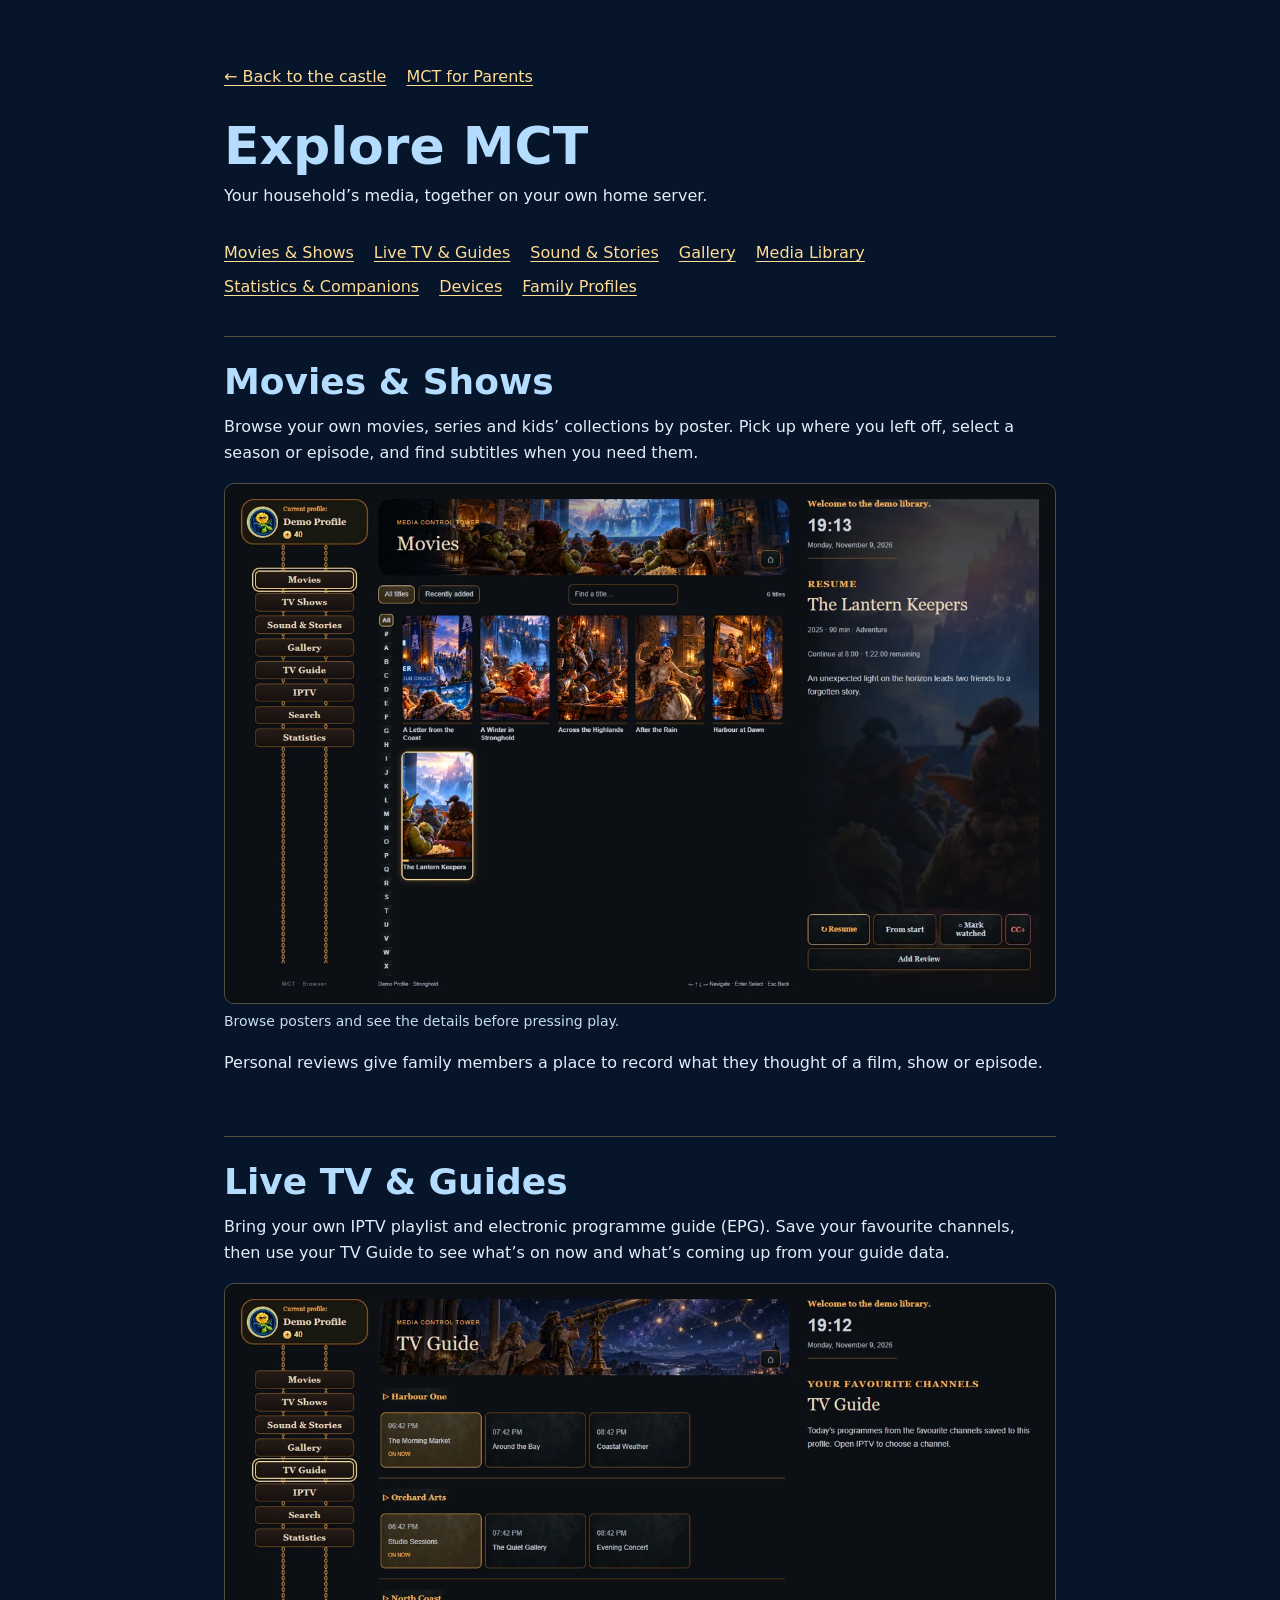
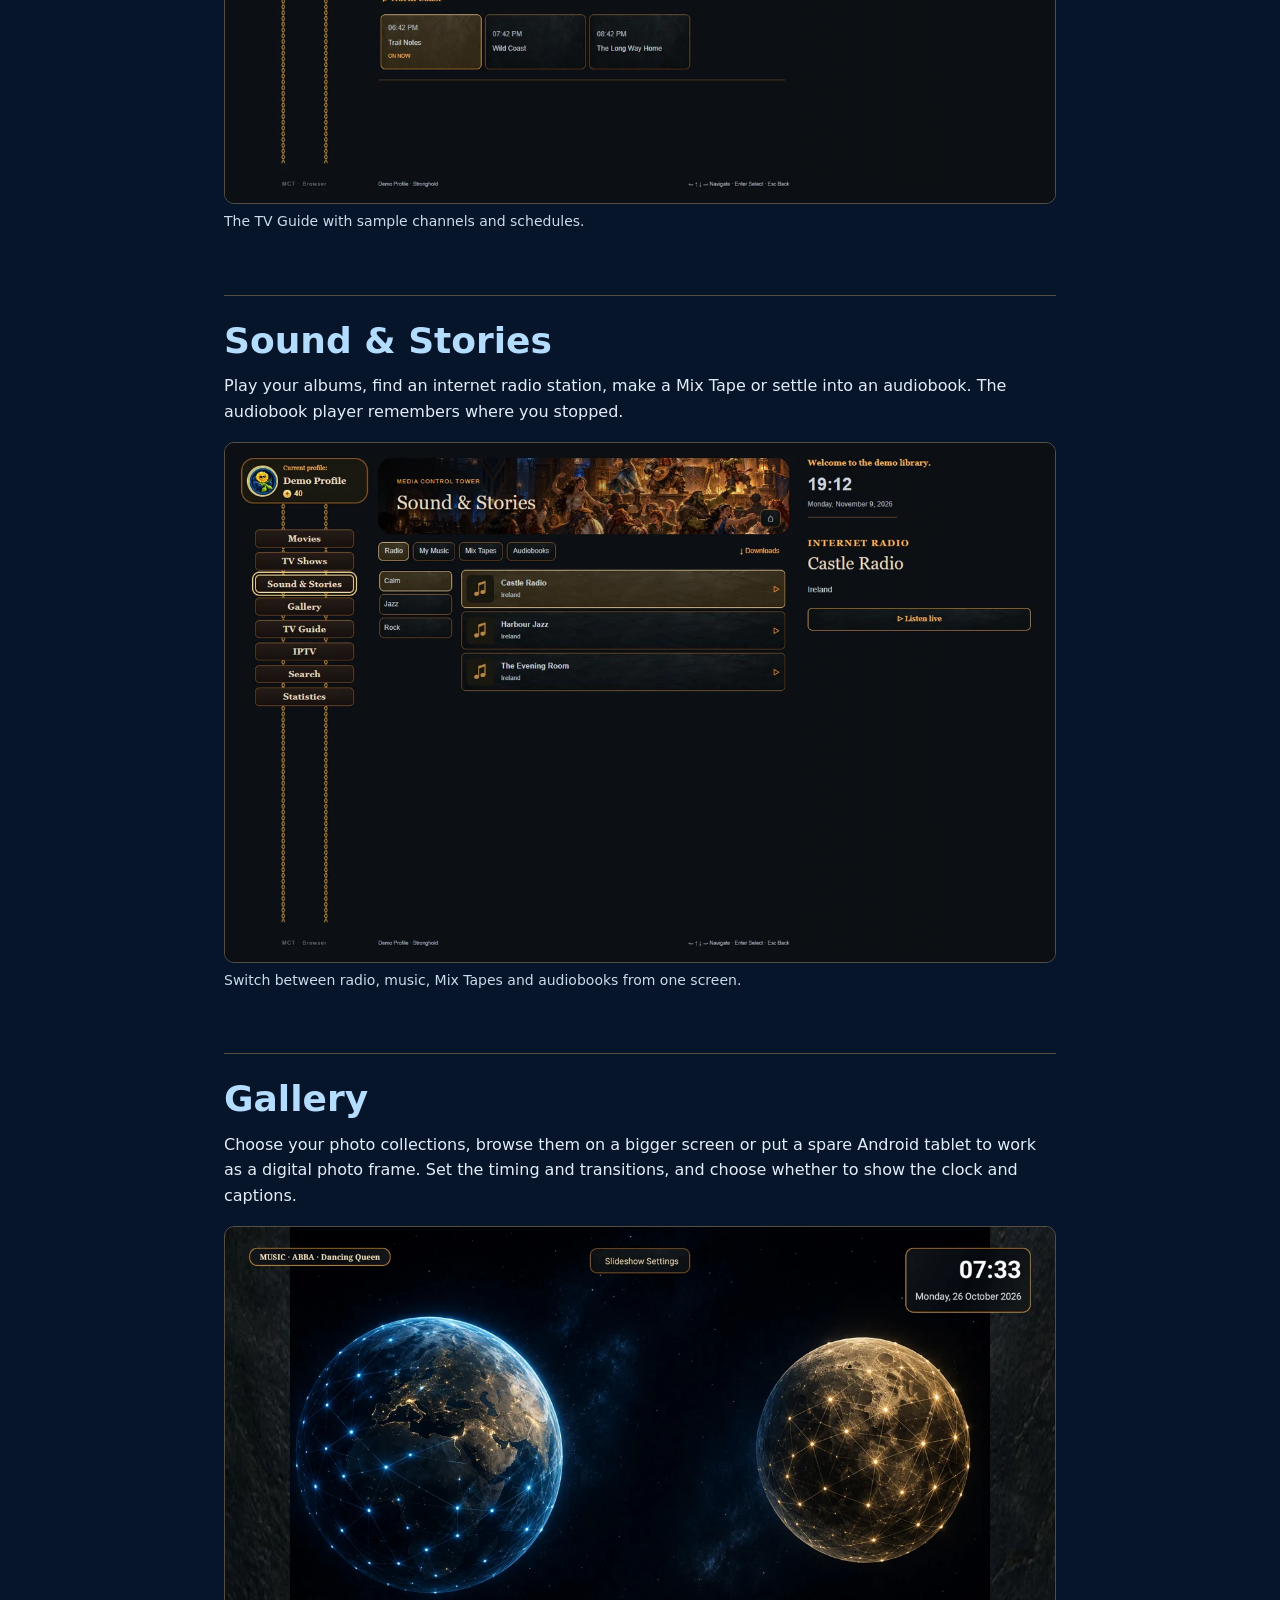
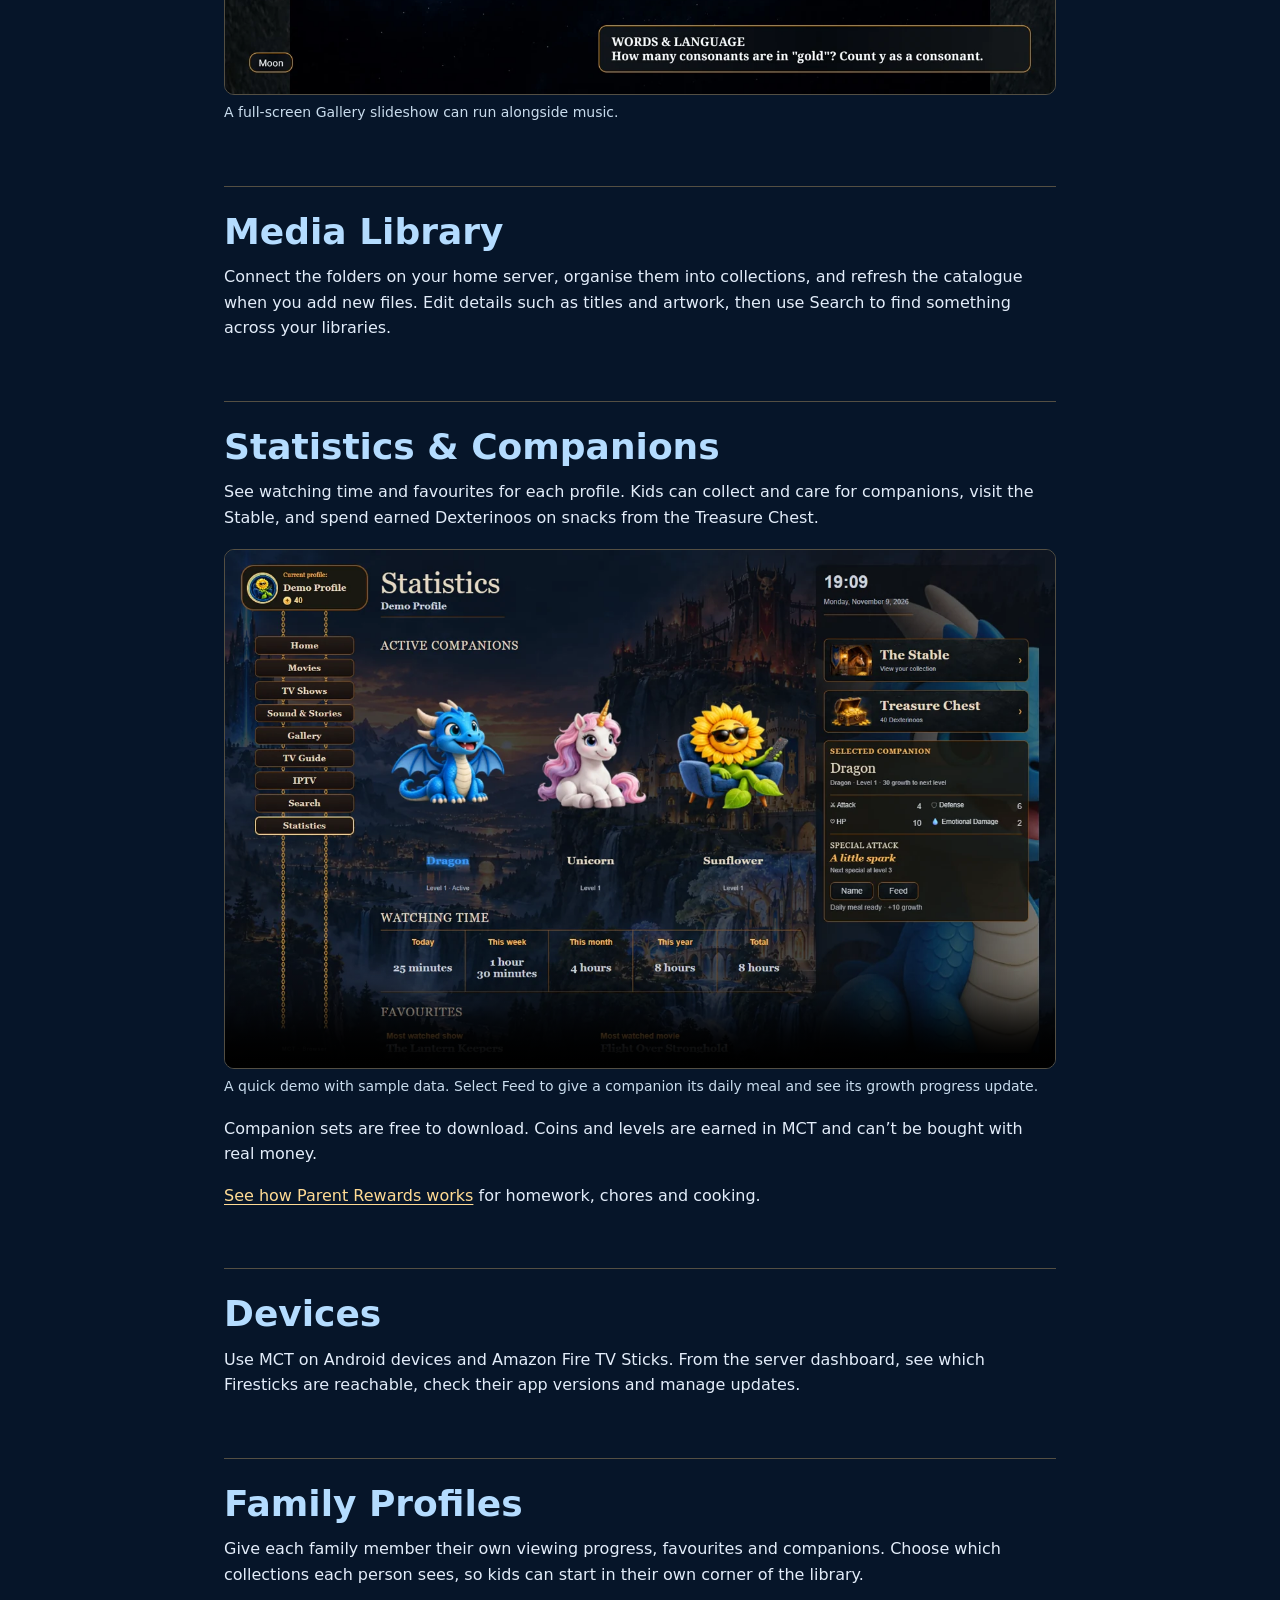
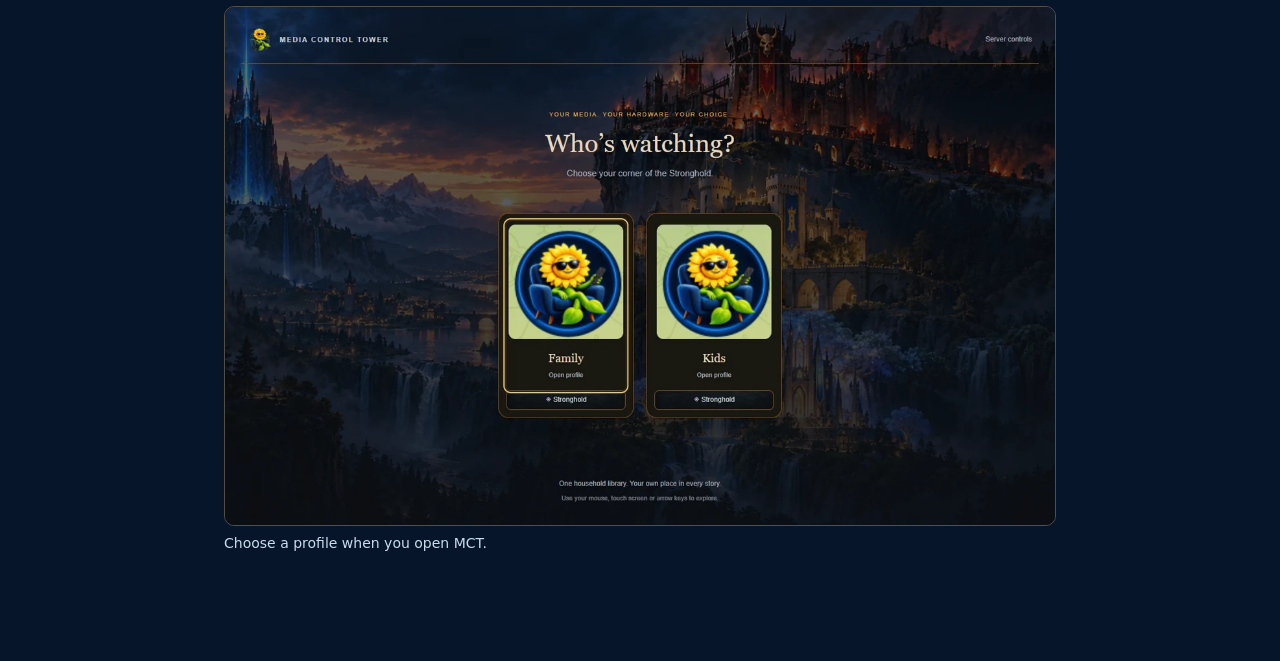
==== features.html @ b8a7afc0 "Refresh the Media Control Tower website" ====
<!doctype html>
<html lang="en">
<head>
  <meta charset="utf-8">
  <meta name="viewport" content="width=device-width, initial-scale=1">
  <meta name="theme-color" content="#061529">
  <meta name="description" content="Explore the movies, music, galleries, household profiles and companions in Media Control Tower.">
  <title>Explore MCT | Media Control Tower</title>
  <link rel="icon" href="assets/favicon.png" type="image/png" sizes="32x32">
  <link rel="stylesheet" href="styles.css">
</head>
<body>
  <main class="features-page">
    <nav class="feature-page-nav" aria-label="Website">
      <a href="./">← Back to the castle</a>
      <a href="parents.html">MCT for Parents</a>
    </nav>
    <h1>Explore MCT</h1>
    <p>Your household’s media, together on your own home server.</p>
    <nav class="feature-index" aria-label="Features">
      <a href="#movies">Movies &amp; Shows</a>
      <a href="#live">Live TV &amp; Guides</a>
      <a href="#music">Sound &amp; Stories</a>
      <a href="#gallery">Gallery</a>
      <a href="#library">Media Library</a>
      <a href="#statistics">Statistics &amp; Companions</a>
      <a href="#devices">Devices</a>
      <a href="#profiles">Family Profiles</a>
    </nav>

    <section id="movies" aria-labelledby="movies-title" tabindex="-1">
      <h2 id="movies-title">Movies &amp; Shows</h2>
      <p>Browse your own movies, series and kids’ collections by poster. Pick up where you left off, select a season or episode, and find subtitles when you need them.</p>
      <figure>
        <img src="assets/features/movies.webp" alt="Movie posters alongside the selected film’s details and playback controls" width="1280" height="800" loading="lazy">
        <figcaption>Browse posters and see the details before pressing play.</figcaption>
      </figure>
      <p>Personal reviews give family members a place to record what they thought of a film, show or episode.</p>
    </section>

    <section id="live" aria-labelledby="live-title" tabindex="-1">
      <h2 id="live-title">Live TV &amp; Guides</h2>
      <p>Bring your own IPTV playlist and electronic programme guide (EPG). Save your favourite channels, then use your TV Guide to see what’s on now and what’s coming up from your guide data.</p>
      <figure>
        <img src="assets/features/live.webp" alt="TV Guide listing programmes for three sample favourite channels" width="1280" height="800" loading="lazy">
        <figcaption>The TV Guide with sample channels and schedules.</figcaption>
      </figure>
    </section>

    <section id="music" aria-labelledby="music-title" tabindex="-1">
      <h2 id="music-title">Sound &amp; Stories</h2>
      <p>Play your albums, find an internet radio station, make a Mix Tape or settle into an audiobook. The audiobook player remembers where you stopped.</p>
      <figure>
        <img src="assets/features/sound-and-stories.webp" alt="Sound &amp; Stories with tabs for web radio, music, Mix Tapes and audiobooks" width="1280" height="800" loading="lazy">
        <figcaption>Switch between radio, music, Mix Tapes and audiobooks from one screen.</figcaption>
      </figure>
    </section>

    <section id="gallery" aria-labelledby="gallery-title" tabindex="-1">
      <h2 id="gallery-title">Gallery</h2>
      <p>Choose your photo collections, browse them on a bigger screen or put a spare Android tablet to work as a digital photo frame. Set the timing and transitions, and choose whether to show the clock and captions.</p>
      <figure>
        <img src="assets/features/gallery.webp" alt="Gallery slideshow displaying an illustration of two glowing moons" width="1280" height="720" loading="lazy">
        <figcaption>A full-screen Gallery slideshow can run alongside music.</figcaption>
      </figure>
    </section>

    <section id="library" aria-labelledby="library-title" tabindex="-1">
      <h2 id="library-title">Media Library</h2>
      <p>Connect the folders on your home server, organise them into collections, and refresh the catalogue when you add new files. Edit details such as titles and artwork, then use Search to find something across your libraries.</p>
    </section>

    <section id="statistics" aria-labelledby="statistics-title" tabindex="-1">
      <h2 id="statistics-title">Statistics &amp; Companions</h2>
      <p>See watching time and favourites for each profile. Kids can collect and care for companions, visit the Stable, and spend earned Dexterinoos on snacks from the Treasure Chest.</p>
      <figure>
        <video controls playsinline preload="none" width="1280" height="800" poster="assets/features/statistics.webp" aria-label="Silent demo of feeding a companion">
          <source src="assets/features/feeding-a-companion.mp4" type="video/mp4">
          <a href="assets/features/feeding-a-companion.mp4">Download the companion demo</a>
        </video>
        <figcaption>A quick demo with sample data. Select Feed to give a companion its daily meal and see its growth progress update.</figcaption>
      </figure>
      <p>Companion sets are free to download. Coins and levels are earned in MCT and can’t be bought with real money.</p>
      <p><a href="parents.html">See how Parent Rewards works</a> for homework, chores and cooking.</p>
    </section>

    <section id="devices" aria-labelledby="devices-title" tabindex="-1">
      <h2 id="devices-title">Devices</h2>
      <p>Use MCT on Android devices and Amazon Fire TV Sticks. From the server dashboard, see which Firesticks are reachable, check their app versions and manage updates.</p>
    </section>

    <section id="profiles" aria-labelledby="profiles-title" tabindex="-1">
      <h2 id="profiles-title">Family Profiles</h2>
      <p>Give each family member their own viewing progress, favourites and companions. Choose which collections each person sees, so kids can start in their own corner of the library.</p>
      <figure>
        <img src="assets/features/profiles.webp" alt="MCT profile chooser with sample Family and Kids profiles" width="1280" height="800" loading="lazy">
        <figcaption>Choose a profile when you open MCT.</figcaption>
      </figure>
    </section>
  </main>
</body>
</html>
---- styles.css ----
:root { color-scheme: dark; background: #061529; }
* { box-sizing: border-box; }
html, body { width: 100%; height: 100%; margin: 0; }
.landing { position: relative; isolation: isolate; width: 100%; height: 100vh; height: 100dvh; overflow: hidden; background: #061529; }
.landing::before {
  content: ""; position: absolute; inset: 0; z-index: -1;
  background:
    repeating-linear-gradient(0deg, transparent 0 3px, #b7d8ff05 3px 4px),
    repeating-linear-gradient(90deg, transparent 0 3px, #00000024 3px 4px),
    radial-gradient(ellipse at 50% 0%, #24496855, transparent 65%),
    linear-gradient(90deg, #050d18, #102238 18%, #071321 50%, #102238 82%, #050d18);
}
.scene { display: block; width: 100%; height: 100%; }
.scene img { display: block; width: 100%; height: 100%; object-fit: contain; }
.visually-hidden { position: absolute; width: 1px; height: 1px; padding: 0; margin: -1px; overflow: hidden; clip-path: inset(50%); white-space: nowrap; border: 0; }


body { font-family: system-ui, -apple-system, BlinkMacSystemFont, "Segoe UI", sans-serif; color: #fff4db; }
.site-menu { position: absolute; top: max(16px, env(safe-area-inset-top)); left: max(16px, env(safe-area-inset-left)); z-index: 10; }
.site-menu summary { display: flex; flex-direction: column; align-items: center; gap: 5px; width: max-content; cursor: pointer; list-style: none; border-radius: 50px 50px 12px 12px; -webkit-tap-highlight-color: transparent; }
.site-menu summary::-webkit-details-marker { display: none; }
.menu-logo { display: block; width: clamp(64px, 8vw, 96px); height: auto; aspect-ratio: 1; object-fit: cover; border-radius: 50%; border: 1px solid #70c9ff; box-shadow: 0 0 18px #1599f84d, 0 4px 16px #0008; }
.menu-caption { padding: 5px 12px; border: 1px solid #c49b5599; border-radius: 20px; background: #081629ed; color: #fff1ce; font-size: 14px; font-weight: 650; line-height: 1.4; }
.site-menu summary:hover .menu-caption, .site-menu[open] .menu-caption { border-color: #f4c87a; background: #172b42; }
.site-menu summary:focus-visible { outline: 3px solid #8ed9ff; outline-offset: 5px; }
.menu-arrow { display: inline-block; }
.site-menu[open] .menu-arrow { transform: rotate(180deg); }
.menu-panel { margin-top: 12px; padding: 20px; width: min(300px, calc(100vw - 48px)); border: 1px solid #b68c4d; border-radius: 14px; background: #081526f5; box-shadow: 0 12px 35px #0009; }
.menu-panel h2 { margin: 0 0 10px; color: #ffdb94; font-size: 18px; line-height: 1.3; }
.menu-panel p { margin: 0; font-size: 14px; line-height: 1.55; }
.menu-panel { max-height: calc(100dvh - 160px); overflow-y: auto; }
.menu-links { display: grid; gap: 4px; margin-top: 12px; }
.menu-links a { padding: 5px 4px; }
.menu-links a, .brand-links a, .feature-link, .parents-page a, .features-page a { color: #ffdb94; text-underline-offset: .2em; }
a:focus-visible { outline: 2px solid #8ed9ff; outline-offset: 2px; }
@media (max-height: 500px) { .menu-logo { width: 52px; } .site-menu { top: max(8px, env(safe-area-inset-top)); } .menu-panel { margin-top: 8px; padding: 14px; } }

/* Keep hotspots anchored to the artwork, including its letterboxed margins. */
.scene-stage { position: absolute; top: 50%; left: 50%; transform: translate(-50%, -50%); width: min(100%, calc(100dvh * 1672 / 941)); aspect-ratio: 1672 / 941; }
.attractions { position: absolute; inset: 0; pointer-events: none; }
.attraction { position: absolute; left: var(--x); top: var(--y); transform: translate(-50%, -50%); pointer-events: auto; min-height: 44px; max-width: 22%; padding: 5px 12px; border: 1px solid #b28e55; border-radius: 6px; background: #081526f2; color: #fff2d5; font: 650 clamp(12px, 1.05vw, 17px)/1.2 system-ui, sans-serif; text-align: center; cursor: pointer; box-shadow: 0 3px 12px #0008; }
.attraction:hover, .attraction[aria-expanded="true"] { border-color: #8ed9ff; background: #16314b; box-shadow: 0 0 16px #5bbcff66; }
.attraction:focus-visible, .feature-close:focus-visible { outline: 3px solid #8ed9ff; outline-offset: 3px; }
.feature-card { position: absolute; z-index: 5; right: max(16px, env(safe-area-inset-right)); top: max(16px, env(safe-area-inset-top)); width: min(320px, calc(100vw - 32px)); padding: 16px 42px 18px 18px; border: 1px solid #d2a75d; border-radius: 12px; background: #081526f5; box-shadow: 0 10px 32px #0009; }
.feature-card[hidden] { display: none; }
.feature-card h2 { margin: 4px 0 8px; font-size: 18px; color: #ffdb94; }
.feature-card p { margin: 0; font-size: 14px; line-height: 1.5; }
.feature-link { display: inline-block; margin-top: 6px; padding: 4px 0; font-size: 13px; font-weight: 650; }
.feature-close { position: absolute; right: 0; top: 0; width: 44px; height: 44px; border: 0; background: transparent; color: #fff2d5; font-size: 24px; cursor: pointer; border-radius: 10px; }
@media (orientation: portrait) {
  .scene-stage { width: min(100%, calc(100dvh * 941 / 1672)); aspect-ratio: 941 / 1672; }
  .attraction { left: var(--px); top: var(--py); max-width: 46%; padding: 4px 7px; font-size: clamp(11px, 3vw, 16px); }
  .feature-card { top: max(112px, calc(env(safe-area-inset-top) + 96px)); left: 50%; right: auto; transform: translateX(-50%); width: min(350px, calc(100vw - 24px)); padding: 10px 40px 12px 14px; }
  .feature-card h2 { font-size: 16px; margin: 2px 0 5px; }
  .feature-card p { font-size: 13px; line-height: 1.35; }
}
@media (max-height: 500px) and (orientation: landscape) {
  .attraction { min-height: 36px; padding: 3px 6px; font-size: 11px; }
  .feature-card { width: 260px; padding: 10px 40px 10px 12px; }
  .feature-card h2 { font-size: 15px; margin: 2px 0 4px; }
  .feature-card p { font-size: 12px; }
}

/* One travelling guide; live HTML keeps its hanging banner readable. */
.zeppelin { position: absolute; top: 0; left: 0; z-index: 6; width: 270px; pointer-events: none; transition: transform 1181ms cubic-bezier(.22,.68,.2,1); }
.zeppelin.no-flight { transition: none; }
.airship { position: relative; width: 195px; margin: 0 auto; transform: rotate(0deg) scaleX(var(--facing, 1)); transition: transform 180ms ease; }
.airship img { display: block; width: 100%; height: auto; filter: drop-shadow(0 5px 5px #0009); }
.zeppelin.flying .airship { transform: rotate(var(--bank, -3deg)) scaleX(var(--facing, 1)); }
.engine-flame { position: absolute; left: 78.5%; width: 24%; height: 6%; opacity: 0; border-radius: 20% 90% 90% 20%; transform-origin: left center; background: linear-gradient(90deg, #eafaff, #69ccff 20%, #ffe99b 42%, #ff9a32 70%, transparent); filter: drop-shadow(0 0 4px #ffb34b); }
.engine-flame-one { top: 65%; }
.engine-flame-two { top: 75%; }
.flying .engine-flame { opacity: 1; animation: engine-burst 160ms ease-in-out infinite alternate; }
@keyframes engine-burst { from { transform: scaleX(.7); } to { transform: scaleX(1.15); } }
.zeppelin .feature-card { position: relative; inset: auto; transform: none; width: 100%; margin: 2px 0 0; padding: 12px 38px 16px 16px; border-radius: 3px 3px 14px 14px; border-top: 3px solid #d2a75d; background: linear-gradient(110deg,#0c2037fa,#081526fa); pointer-events: auto; }
.zeppelin .feature-card::before, .zeppelin .feature-card::after { content: ''; position: absolute; top: -20px; width: 2px; height: 18px; background: #d3aa68; box-shadow: 1px 0 2px #000; }
.zeppelin .feature-card::before { left: 28%; }
.zeppelin .feature-card::after { right: 28%; }
.zeppelin .feature-card h2 { font-size: 17px; }
.zeppelin .feature-card p { font-size: 13px; line-height: 1.4; }
@media (max-width: 600px), (max-height: 500px) {
  .zeppelin { width: min(220px, calc(100vw - 24px)); }
  .airship { width: 135px; }
  .zeppelin .feature-card { padding: 8px 34px 10px 12px; }
  .zeppelin .feature-card h2 { font-size: 15px; margin: 3px 0 5px; }
  .zeppelin .feature-card p { font-size: 12px; }
  .zeppelin .feature-card::before, .zeppelin .feature-card::after { top: -14px; height: 12px; }
}
@media (prefers-reduced-motion: reduce) {
  .zeppelin, .airship { transition: none; }
  .zeppelin.flying .airship { transform: none; }
  .engine-flame { display: none; animation: none; }
}

.development-notice { position: absolute; z-index: 4; bottom: max(12px, env(safe-area-inset-bottom)); left: 50%; transform: translateX(-50%); width: max-content; max-width: calc(100% - 32px); padding: 9px 16px; border: 1px solid #a1814b; border-radius: 10px; background: #081526f5; box-shadow: 0 3px 16px #0006; text-align: center; }
.development-notice p { margin: 0; color: #e5eaf0; font-size: 13px; line-height: 1.5; }
.development-notice strong { color: #ffe0a2; font-weight: 600; }
@media (max-width: 600px) {
  .development-notice { width: calc(100% - 24px); max-width: 390px; padding: 8px 10px; }
  .development-notice p { font-size: 12px; }
  .development-notice span { display: block; }
}
@media (max-height: 500px) and (orientation: landscape) {
  .development-notice { bottom: max(6px, env(safe-area-inset-bottom)); padding: 5px 12px; }
  .development-notice p { font-size: 11px; }
}

/* Keep compact landscape controls comfortable to tap. */
@media (max-height: 500px) and (orientation: landscape) {
  .attraction { min-height: 44px; }
}



.site-brand { position: absolute; z-index: 5; top: max(28px, env(safe-area-inset-top)); left: calc(max(16px, env(safe-area-inset-left)) + clamp(80px, 8vw, 96px) + 18px); max-width: calc(100% - 160px); text-shadow: 0 2px 8px #000, 0 0 24px #041126; }
.site-brand h1 { margin: 0; color: #fff0cb; font-size: clamp(22px, 2.8vw, 40px); line-height: 1.15; letter-spacing: -.035em; font-weight: 750; }
.site-brand p { margin: 8px 0 0; color: #e3edfa; font-size: clamp(12px, 1.15vw, 16px); line-height: 1.4; }
@media (max-width: 600px) {
  .site-brand { top: max(24px, env(safe-area-inset-top)); left: calc(max(16px, env(safe-area-inset-left)) + 92px); right: max(12px, env(safe-area-inset-right)); max-width: none; }
  .site-brand h1 { font-size: clamp(18px, 5vw, 26px); }
  .site-brand p { margin-top: 6px; font-size: 12px; }
}
@media (max-height: 500px) and (orientation: landscape) {
  .site-brand { top: max(10px, env(safe-area-inset-top)); left: 108px; }
  .site-brand h1 { font-size: 21px; }
  .site-brand p { margin-top: 3px; font-size: 11px; }
}

/* Transparent typographic wordmark inspired by the supplied MCT reference. */
.site-brand { top: max(24px, env(safe-area-inset-top)); text-shadow: 0 2px 12px #08223a66; }
.site-brand h1 { color: #b4dcff; line-height: 1; letter-spacing: normal; }
.brand-initials { display: block; width: max-content; font-family: "Arial Black", "Segoe UI", sans-serif; font-size: clamp(48px, 5.4vw, 78px); font-weight: 900; line-height: .85; letter-spacing: -.045em; transform: scaleX(1.22); transform-origin: left center; }
.brand-name { display: block; margin-top: 7px; color: #b4dcff; font-size: clamp(12px, 1.15vw, 17px); font-weight: 750; line-height: 1.1; letter-spacing: .105em; text-transform: uppercase; }
.site-brand p { margin-top: 10px; color: #c9dced; font-family: "Arial Narrow", "Segoe UI", sans-serif; font-size: clamp(10px, .86vw, 12px); font-weight: 400; letter-spacing: .08em; text-transform: uppercase; }
@media (max-width: 600px) {
  .site-brand { top: max(20px, env(safe-area-inset-top)); }
  .brand-initials { font-size: 47px; }
  .brand-name { margin-top: 6px; font-size: 10px; letter-spacing: .08em; }
  .site-brand p { margin-top: 7px; font-size: 9px; line-height: 1.45; letter-spacing: .04em; }
}
@media (max-height: 500px) and (orientation: landscape) {
  .site-brand { top: max(10px, env(safe-area-inset-top)); }
  .brand-initials { font-size: 42px; }
  .brand-name { margin-top: 5px; font-size: 10px; }
  .site-brand p { margin-top: 5px; font-size: 9px; }
}

/* Anchor the wordmark inside the artwork, not the surrounding letterbox. */
.scene-stage .site-brand { top: 24px; left: 10%; right: 12px; max-width: none; width: max-content; max-width: 85%; }
@media (orientation: portrait) {
  .scene-stage .site-brand { top: 16px; left: 30%; right: 8px; width: auto; max-width: none; }
}
@media (max-height: 500px) and (orientation: landscape) {
  .scene-stage .site-brand { top: 10px; left: 10%; }
}

.brand-links { display: flex; flex-wrap: wrap; align-items: baseline; gap: 3px 12px; margin-top: 8px; color: #fff4db; font-size: clamp(11px, 1vw, 14px); line-height: 1.35; }
.brand-links a { white-space: nowrap; }
@media (max-height: 520px) {
  .scene-stage .site-brand { top: 6px; }
  .brand-initials { font-size: 32px; }
  .brand-links { margin-top: 4px; }
}
@media (max-height: 520px) and (orientation: landscape) {
  .scene-stage .site-brand { left: max(10%, 100px); }
}
@media (max-height: 360px) and (orientation: landscape) {
  .brand-initials { font-size: 26px; }
  .brand-links { margin-top: 2px; }
}

.parents-page, .features-page { width: min(720px, 100%); margin-inline: auto; padding: clamp(24px, 6vw, 64px); line-height: 1.6; }
.parents-page h1, .features-page h1 { margin: 28px 0 8px; color: #b4dcff; font-size: clamp(32px, 6vw, 52px); line-height: 1.1; }
.parents-page h2 { margin: 28px 0 6px; color: #ffdb94; font-size: 21px; line-height: 1.3; }
.parents-page p { margin: 0 0 12px; color: #e3edfa; }
.parents-page .parents-intro { font-size: clamp(18px, 3vw, 23px); font-weight: 650; }
.features-page { width: min(960px, 100%); }
.features-page p { margin: 8px 0 16px; color: #e3edfa; }
.feature-page-nav, .feature-index { display: flex; flex-wrap: wrap; gap: 8px 20px; }
.feature-index { padding: 16px 0; }
.features-page section { border-top: 1px solid #c7a66a66; margin-top: 20px; padding: 24px 0; scroll-margin-top: 16px; }
.features-page section:focus { outline: none; border-top-color: #ffdb94; }
.features-page h2 { color: #b4dcff; font-size: clamp(24px, 4vw, 36px); line-height: 1.15; margin: 0 0 12px; }
.features-page figure { margin: 18px 0; }
.features-page figure img, .features-page video { display: block; width: 100%; height: auto; border: 1px solid #c7a66a66; border-radius: 10px; }
.features-page figcaption { margin-top: 6px; color: #c9dced; font-size: 14px; }

/* Antique brass edging separates the scene from the navy woven surround. */
.scene-stage::after {
  content: ""; position: absolute; inset: 0; pointer-events: none; z-index: 2;
  border-inline: 1px solid #c7a66a88;
  box-shadow: -5px 0 0 -3px #07101c, -7px 0 0 -4px #a7864655,
    5px 0 0 -3px #07101c, 7px 0 0 -4px #a7864655, 0 0 30px #0009;
}
@media (orientation: portrait) {
  .scene-stage::after { border-block: 1px solid #c7a66a66; }
}
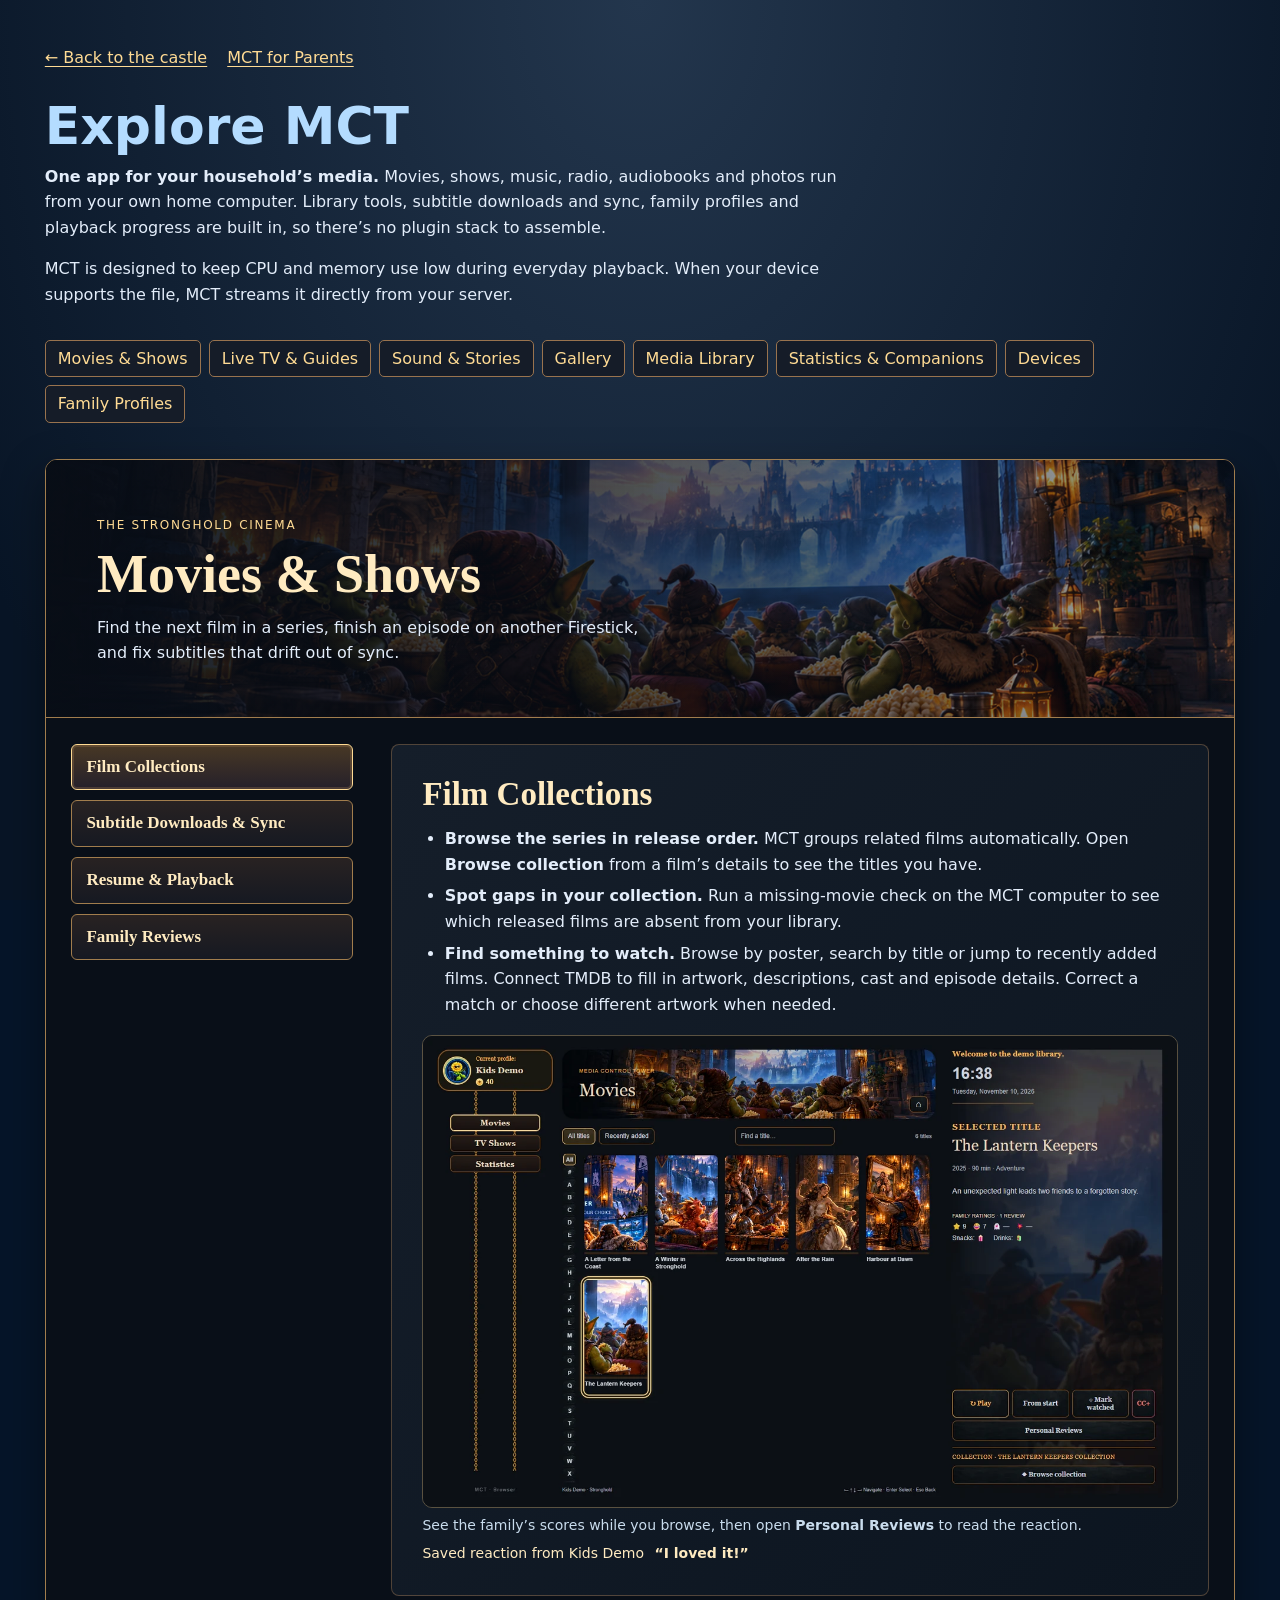
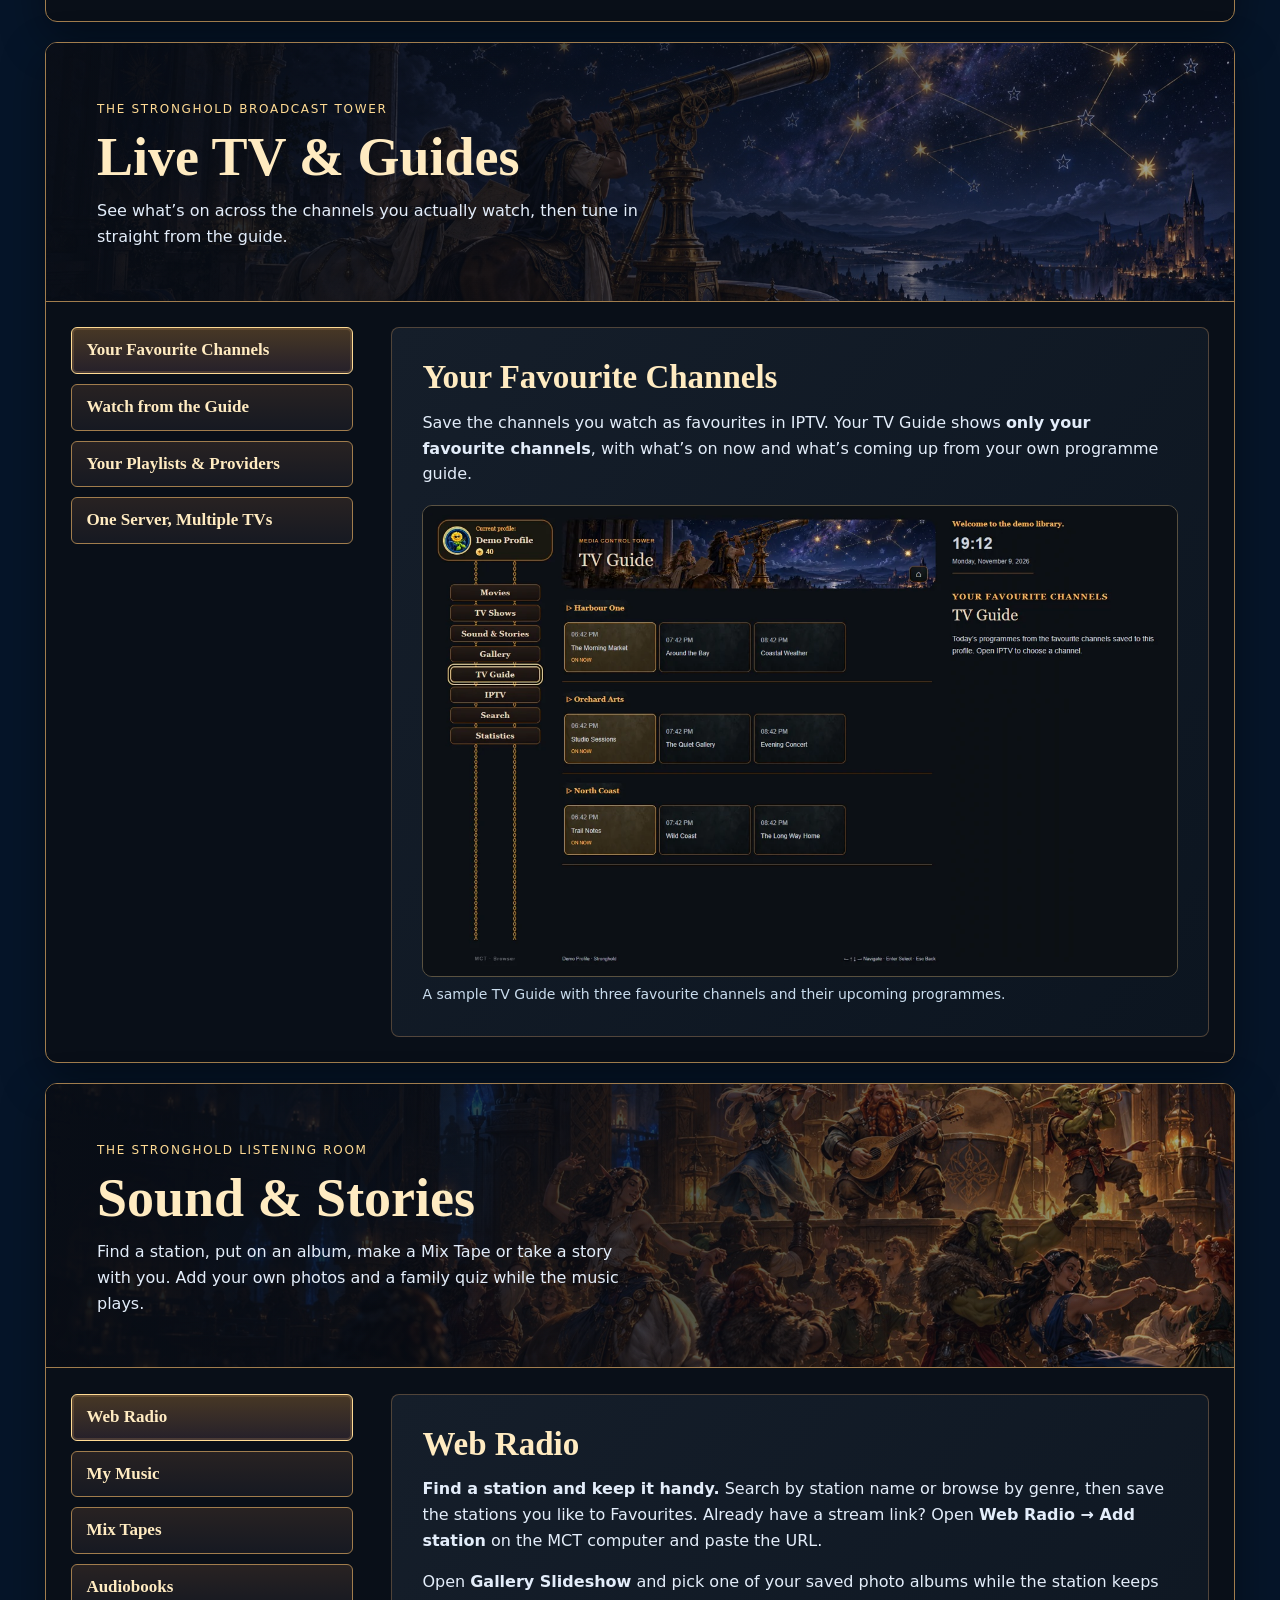
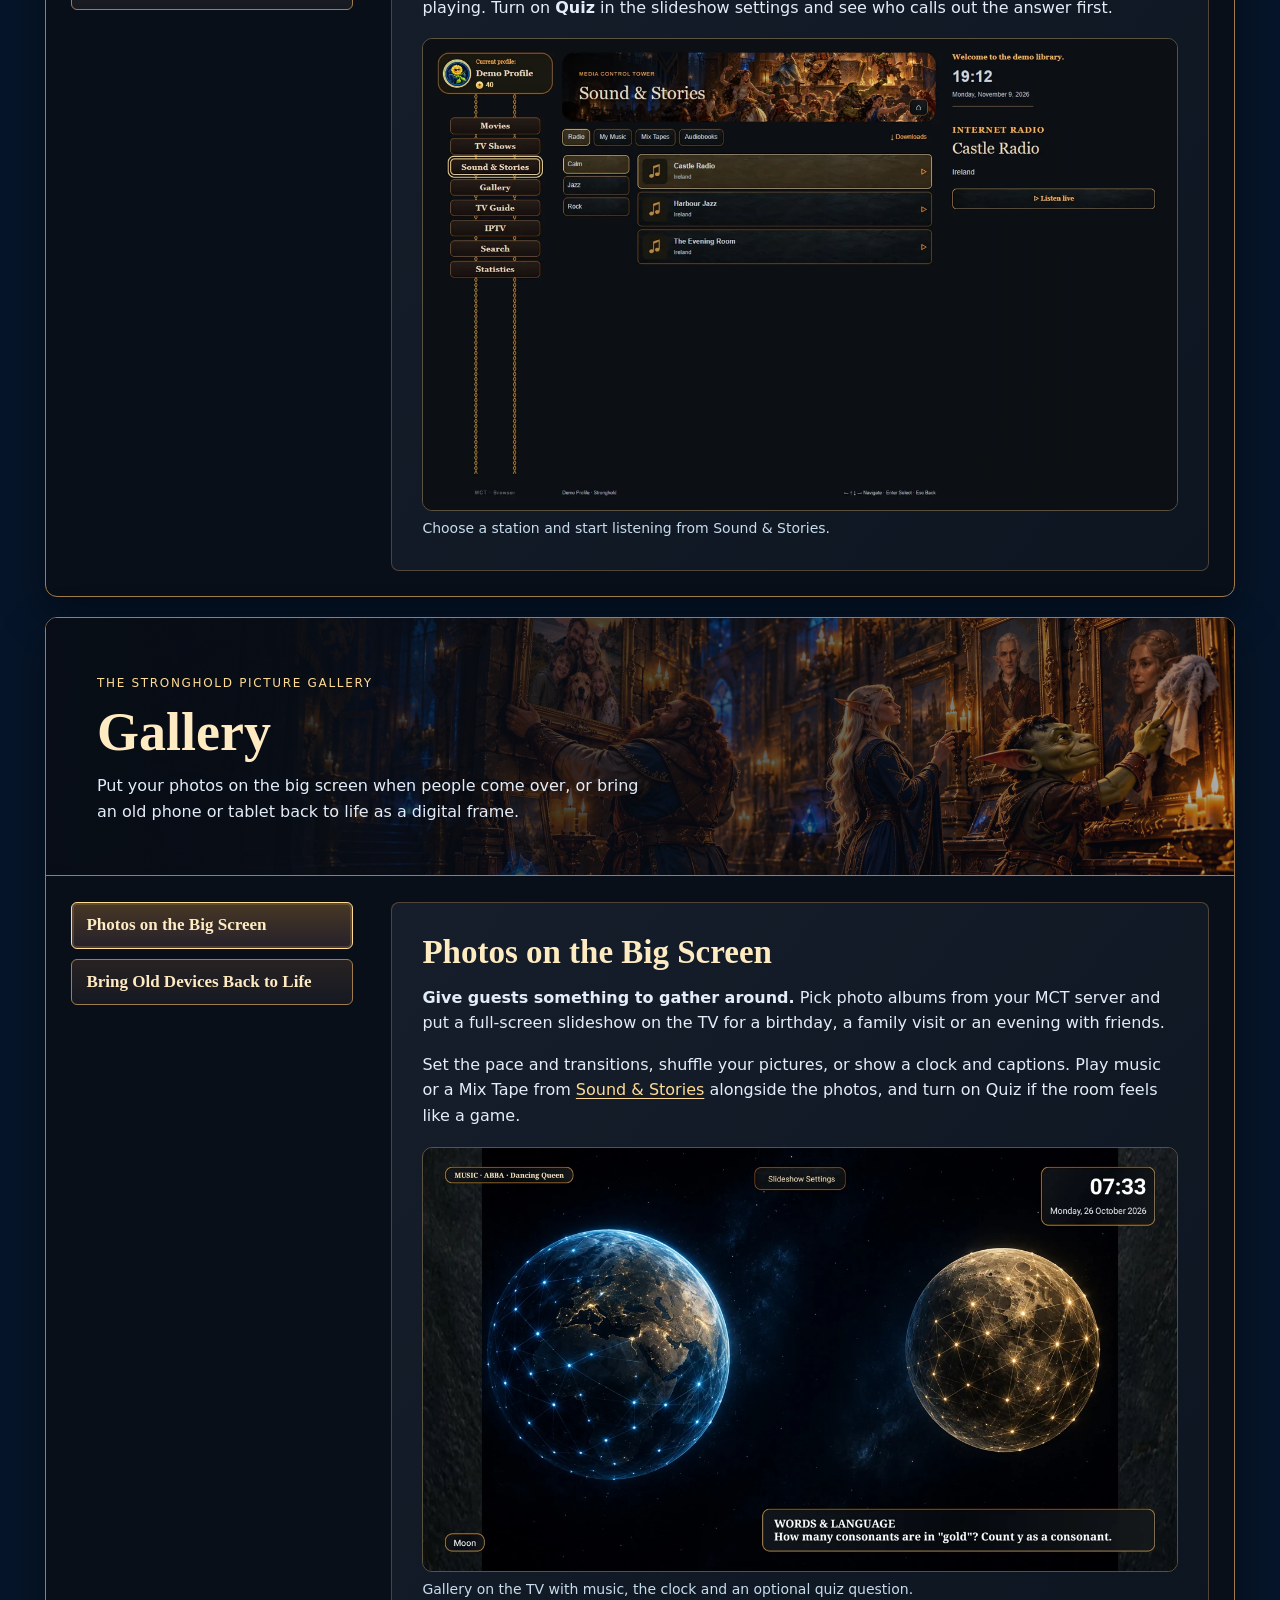
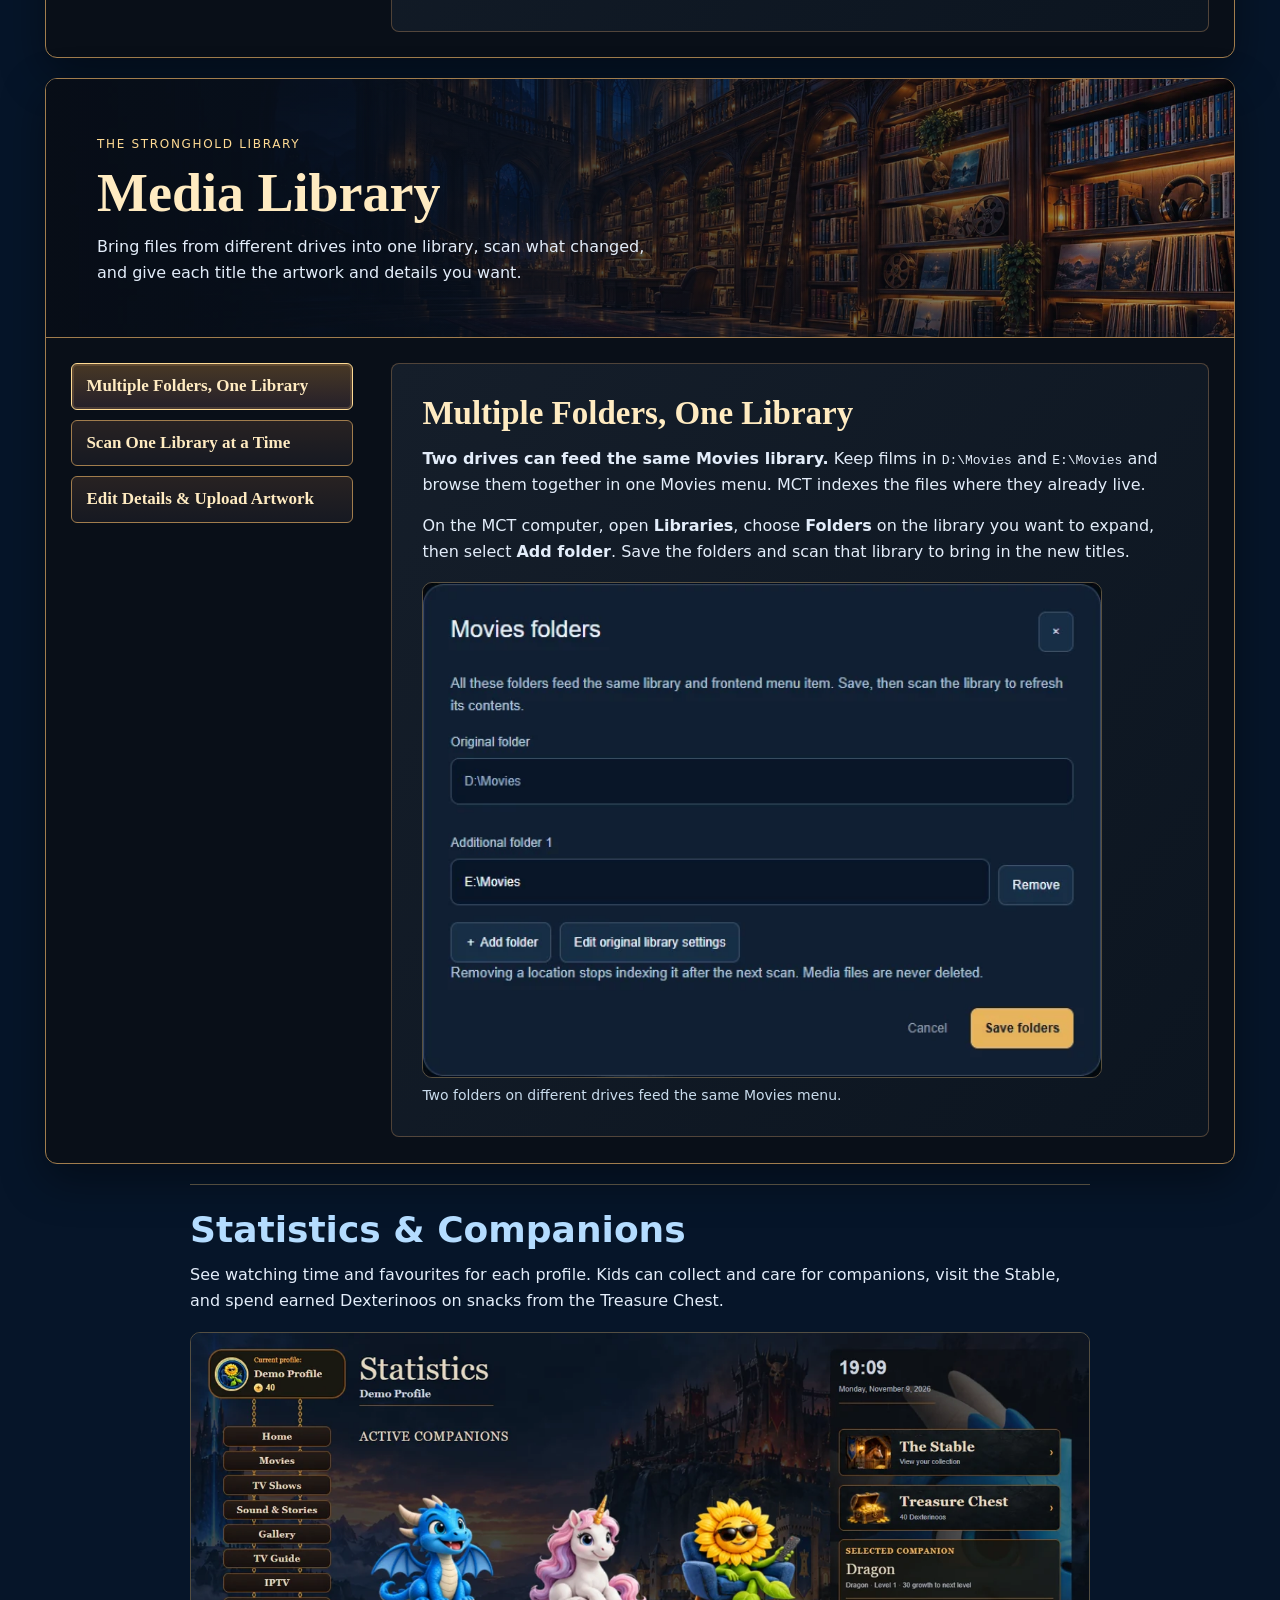
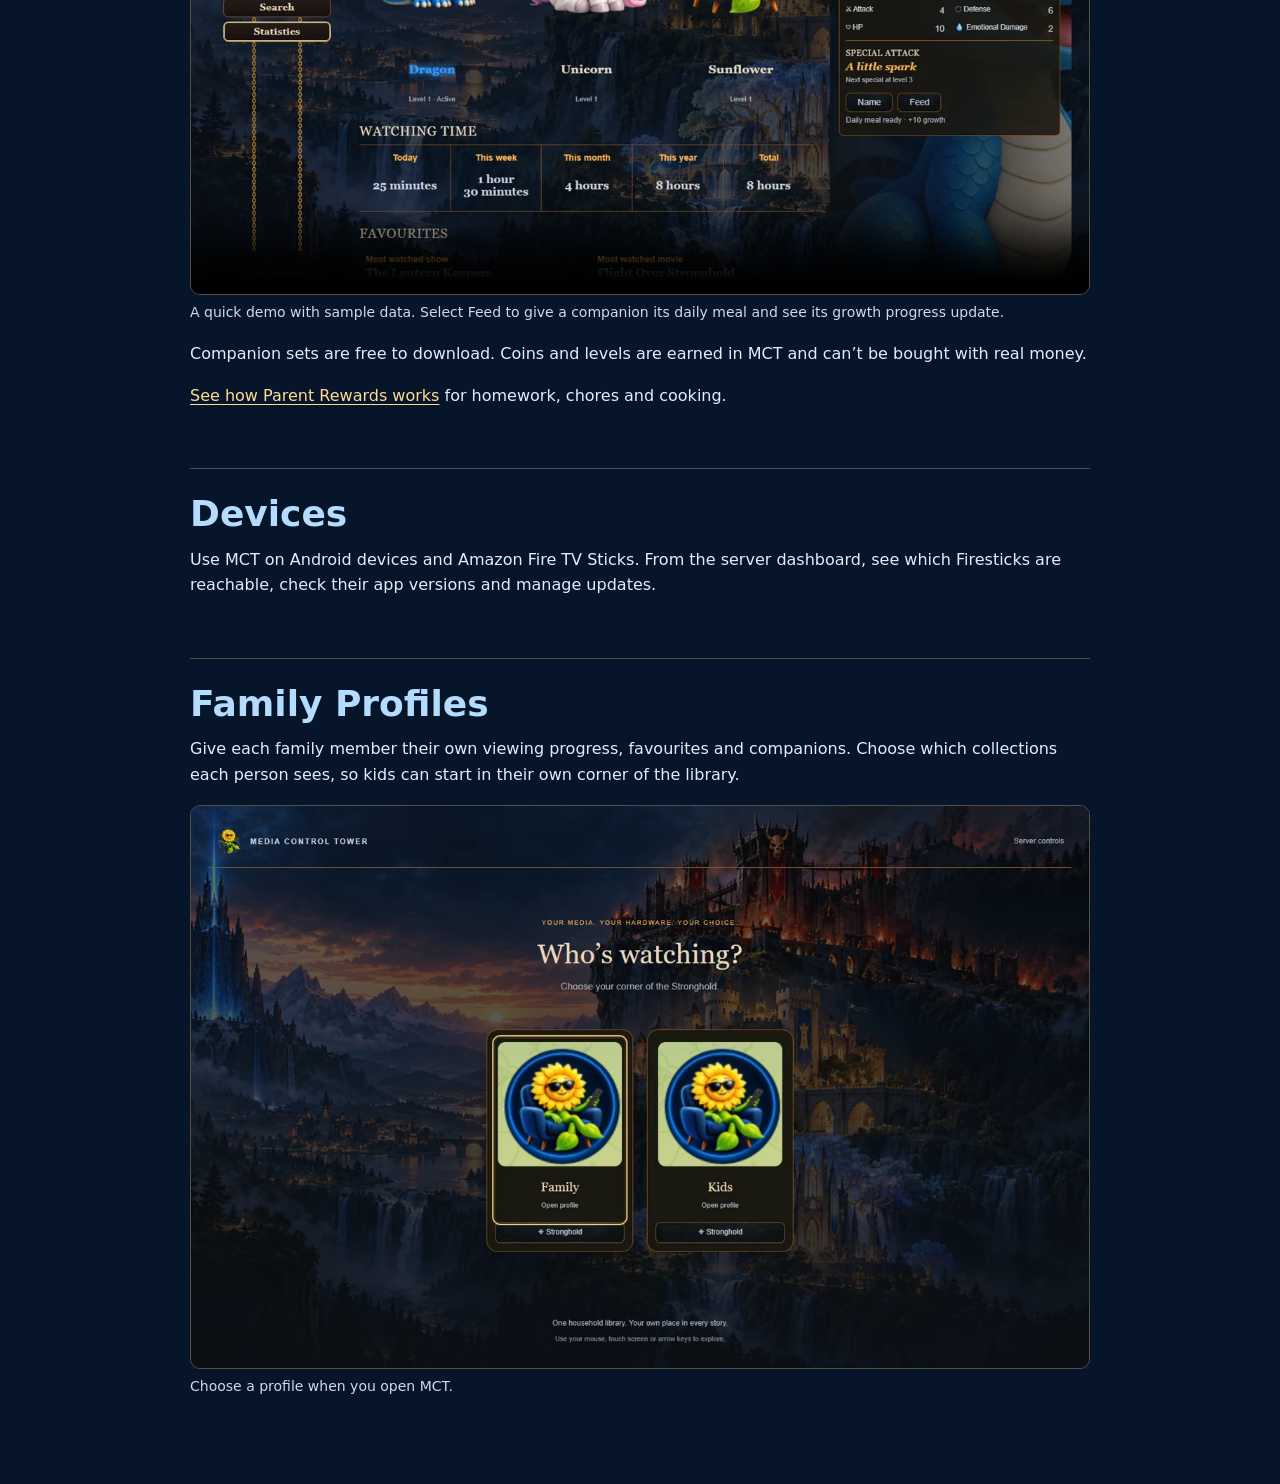
==== commit 42eebcec: "Bring five Stronghold rooms to the feature tour" ====
--- a/features.html
+++ b/features.html
@@ -8,15 +8,17 @@
   <title>Explore MCT | Media Control Tower</title>
   <link rel="icon" href="assets/favicon.png" type="image/png" sizes="32x32">
   <link rel="stylesheet" href="styles.css">
+  <script src="feature-rooms.js" defer></script>
 </head>
-<body>
+<body class="features-body">
   <main class="features-page">
     <nav class="feature-page-nav" aria-label="Website">
       <a href="./">← Back to the castle</a>
       <a href="parents.html">MCT for Parents</a>
     </nav>
     <h1>Explore MCT</h1>
-    <p>Your household’s media, together on your own home server.</p>
+    <p><strong>One app for your household’s media.</strong> Movies, shows, music, radio, audiobooks and photos run from your own home computer. Library tools, subtitle downloads and sync, family profiles and playback progress are built in, so there’s no plugin stack to assemble.</p>
+    <p>MCT is designed to keep CPU and memory use low during everyday playback. When your device supports the file, MCT streams it directly from your server.</p>
     <nav class="feature-index" aria-label="Features">
       <a href="#movies">Movies &amp; Shows</a>
       <a href="#live">Live TV &amp; Guides</a>
@@ -28,46 +30,286 @@
       <a href="#profiles">Family Profiles</a>
     </nav>
 
-    <section id="movies" aria-labelledby="movies-title" tabindex="-1">
-      <h2 id="movies-title">Movies &amp; Shows</h2>
-      <p>Browse your own movies, series and kids’ collections by poster. Pick up where you left off, select a season or episode, and find subtitles when you need them.</p>
-      <figure>
-        <img src="assets/features/movies.webp" alt="Movie posters alongside the selected film’s details and playback controls" width="1280" height="800" loading="lazy">
-        <figcaption>Browse posters and see the details before pressing play.</figcaption>
-      </figure>
-      <p>Personal reviews give family members a place to record what they thought of a film, show or episode.</p>
-    </section>
-
-    <section id="live" aria-labelledby="live-title" tabindex="-1">
-      <h2 id="live-title">Live TV &amp; Guides</h2>
-      <p>Bring your own IPTV playlist and electronic programme guide (EPG). Save your favourite channels, then use your TV Guide to see what’s on now and what’s coming up from your guide data.</p>
-      <figure>
-        <img src="assets/features/live.webp" alt="TV Guide listing programmes for three sample favourite channels" width="1280" height="800" loading="lazy">
-        <figcaption>The TV Guide with sample channels and schedules.</figcaption>
-      </figure>
-    </section>
-
-    <section id="music" aria-labelledby="music-title" tabindex="-1">
-      <h2 id="music-title">Sound &amp; Stories</h2>
-      <p>Play your albums, find an internet radio station, make a Mix Tape or settle into an audiobook. The audiobook player remembers where you stopped.</p>
-      <figure>
-        <img src="assets/features/sound-and-stories.webp" alt="Sound &amp; Stories with tabs for web radio, music, Mix Tapes and audiobooks" width="1280" height="800" loading="lazy">
-        <figcaption>Switch between radio, music, Mix Tapes and audiobooks from one screen.</figcaption>
-      </figure>
-    </section>
-
-    <section id="gallery" aria-labelledby="gallery-title" tabindex="-1">
-      <h2 id="gallery-title">Gallery</h2>
-      <p>Choose your photo collections, browse them on a bigger screen or put a spare Android tablet to work as a digital photo frame. Set the timing and transitions, and choose whether to show the clock and captions.</p>
-      <figure>
-        <img src="assets/features/gallery.webp" alt="Gallery slideshow displaying an illustration of two glowing moons" width="1280" height="720" loading="lazy">
-        <figcaption>A full-screen Gallery slideshow can run alongside music.</figcaption>
-      </figure>
-    </section>
-
-    <section id="library" aria-labelledby="library-title" tabindex="-1">
-      <h2 id="library-title">Media Library</h2>
-      <p>Connect the folders on your home server, organise them into collections, and refresh the catalogue when you add new files. Edit details such as titles and artwork, then use Search to find something across your libraries.</p>
+    <section id="movies" class="feature-room" aria-labelledby="movies-title" tabindex="-1">
+      <header class="room-header">
+        <span>The Stronghold Cinema</span>
+        <h2 id="movies-title">Movies &amp; Shows</h2>
+        <p>Find the next film in a series, finish an episode on another Firestick, and fix subtitles that drift out of sync.</p>
+      </header>
+      <div class="room-layout">
+        <div class="room-signs" role="group" aria-label="Movies and shows topics"></div>
+        <div class="room-topics">
+          <details name="cinema-topic" open>
+            <summary>Film Collections</summary>
+            <div class="room-panel" id="film-collections">
+              <h3>Film Collections</h3>
+              <ul>
+                <li><strong>Browse the series in release order.</strong> MCT groups related films automatically. Open <strong>Browse collection</strong> from a film’s details to see the titles you have.</li>
+                <li><strong>Spot gaps in your collection.</strong> Run a missing-movie check on the MCT computer to see which released films are absent from your library.</li>
+                <li><strong>Find something to watch.</strong> Browse by poster, search by title or jump to recently added films. Connect TMDB to fill in artwork, descriptions, cast and episode details. Correct a match or choose different artwork when needed.</li>
+              </ul>
+              <figure>
+                <img src="assets/features/movies-with-review.webp" alt="Stronghold movie library showing The Lantern Keepers, its family ratings, and the Browse collection and Personal Reviews buttons" width="1280" height="800" loading="lazy">
+                <figcaption>See the family’s scores while you browse, then open <strong>Personal Reviews</strong> to read the reaction. <span class="review-reaction">Saved reaction from Kids Demo <q>I loved it!</q></span></figcaption>
+              </figure>
+            </div>
+          </details>
+          <details name="cinema-topic">
+            <summary>Subtitle Downloads &amp; Sync</summary>
+            <div class="room-panel" id="subtitle-sync">
+              <h3>Subtitle Downloads &amp; Sync</h3>
+              <p>On the MCT computer, connect a subtitle provider under <strong>Settings → Connections &amp; services → Subtitles</strong>. In the browser, select a movie or episode, open <strong>CC+</strong> and choose a result to download.</p>
+              <p>With automatic sync set up, MCT compares the subtitle timing with speech in your video. It can shift lines that appear too early or too late and correct drift when subtitles start in sync but fall out of step as the video plays. If MCT can’t confidently match the timing, it keeps the original and marks the subtitle for review.</p>
+              <ul>
+                <li>Use a compatible subtitle already in the video, import your own file or search for another release.</li>
+                <li>Queue subtitle downloads for upcoming episodes, a season or a whole show from the MCT computer.</li>
+              </ul>
+              <figure>
+                <img src="assets/features/movies-with-review.webp" alt="The Lantern Keepers movie details show family ratings and a CC+ subtitle button beside the playback controls" width="1280" height="800" loading="lazy">
+                <figcaption>Look for <strong>CC+</strong> beside the playback controls. The same panel shows the family’s scores above <strong>Personal Reviews</strong>. <span class="review-reaction">Saved reaction from Kids Demo <q>I loved it!</q></span></figcaption>
+              </figure>
+            </div>
+          </details>
+          <details name="cinema-topic">
+            <summary>Resume &amp; Playback</summary>
+            <div class="room-panel" id="resume-and-playback">
+              <h3>Resume &amp; Playback</h3>
+              <ul>
+                <li><strong>Resume in another room.</strong> Your profile’s viewing progress follows you between Firesticks.</li>
+                <li><strong>Watch in order or shuffle a show.</strong> Jump to a season, resume the next episode, or play a random episode on Firestick without changing your regular Continue Watching progress.</li>
+                <li><strong>Catch up your watch history.</strong> Mark an episode, a season or an entire show watched or unwatched.</li>
+                <li><strong>Play files your Firestick can’t handle directly.</strong> MCT can convert compatible video or audio for playback on demand while keeping the original file intact.</li>
+              </ul>
+              <figure>
+                <img src="assets/features/resume-playback.webp" alt="Three little trolls race between two castle living rooms with a remote and a bowl of popcorn. Both TVs show the same airship scene." width="1280" height="800" loading="lazy">
+                <figcaption>Same episode. New sofa. Most of the popcorn made it.</figcaption>
+              </figure>
+            </div>
+          </details>
+          <details name="cinema-topic">
+            <summary>Family Reviews</summary>
+            <div class="room-panel" id="family-reviews">
+              <h3>Family Reviews</h3>
+              <p>Kids can leave a review right from their own profile. Open <strong>Add Review</strong>, pick a rating or a quick reaction like <strong>I loved it!</strong>, choose a snack and drink pairing if they like, and save. Family members can compare their scores for movies, shows and individual episodes.</p>
+              <p><strong>Earn Dexterinoos for sharing what you thought.</strong> Each profile can earn 5 Dexterinoos for its first review of a title, plus 5 for its first snack pick and 5 for its first drink pick. The coins go into the Treasure Chest and can be spent on snacks to feed <a href="#statistics">companions</a>.</p>
+              <figure class="review-example">
+                <img src="assets/features/family-reviews.webp" alt="The MCT review form with ratings of 9 overall and 7 for funny, an I loved it reaction, popcorn and juice selected, and a Save review button" width="680" height="800" loading="lazy">
+                <figcaption>A review in a demo profile. A rating, a quick reaction and a popcorn-and-juice pairing are ready to save.</figcaption>
+              </figure>
+            </div>
+          </details>
+        </div>
+      </div>
+    </section>
+
+    <section id="live" class="feature-room" aria-labelledby="live-title" tabindex="-1">
+      <header class="room-header">
+        <span>The Stronghold Broadcast Tower</span>
+        <h2 id="live-title">Live TV &amp; Guides</h2>
+        <p>See what’s on across the channels you actually watch, then tune in straight from the guide.</p>
+      </header>
+      <div class="room-layout">
+        <div class="room-signs" role="group" aria-label="Live TV and guide topics"></div>
+        <div class="room-topics">
+          <details name="live-topic" open>
+            <summary>Your Favourite Channels</summary>
+            <div class="room-panel" id="favourite-channels">
+              <h3>Your Favourite Channels</h3>
+              <p>Save the channels you watch as favourites in IPTV. Your TV Guide shows <strong>only your favourite channels</strong>, with what’s on now and what’s coming up from your own programme guide.</p>
+              <figure>
+                <img src="assets/features/live.webp" alt="The TV Guide showing schedules for three sample favourite channels" width="1280" height="800" loading="lazy">
+                <figcaption>A sample TV Guide with three favourite channels and their upcoming programmes.</figcaption>
+              </figure>
+            </div>
+          </details>
+          <details name="live-topic">
+            <summary>Watch from the Guide</summary>
+            <div class="room-panel" id="watch-from-guide">
+              <h3>Watch from the Guide</h3>
+              <p>See something you want to watch? Select its programme listing and choose <strong>Watch channel</strong> to tune in live. You can also select a channel’s name directly in the guide.</p>
+              <p><strong>Automatic reconnect on Firestick.</strong> If a live channel freezes, MCT can try reconnecting to the same channel for you.</p>
+              <figure>
+                <img src="assets/features/watch-from-guide.webp" alt="A selected programme in MCT’s TV Guide with a Watch channel button in the details panel" width="1280" height="800" loading="lazy">
+                <figcaption>Select a programme to see its details and jump straight to the live channel.</figcaption>
+              </figure>
+            </div>
+          </details>
+          <details name="live-topic">
+            <summary>Your Playlists &amp; Providers</summary>
+            <div class="room-panel" id="iptv-playlist">
+              <h3>Your Playlists &amp; Providers</h3>
+              <p><strong>Bring your own legal IPTV sources.</strong> Use MCT with licensed services you’re authorised to watch or free-to-air streams made available for public viewing. MCT provides the player. You supply the playlist or provider login and the electronic programme guide (EPG).</p>
+              <ul>
+                <li><strong>Save multiple IPTV providers.</strong> Live TV brings the channels from your enabled providers together, while their accounts, programme guides and stream limits stay separate.</li>
+                <li><strong>Switch between saved servers.</strong> If a provider gives you alternative server addresses, save them once and pick another server from the list when you need it.</li>
+              </ul>
+              <figure>
+                <img src="assets/features/iptv-provider.webp" alt="The MCT Provider connections dashboard with two sample IPTV accounts and a choice of primary or backup server for Harbour TV" width="1151" height="900" loading="lazy">
+                <figcaption>Two sample providers, with primary and backup server addresses saved for Harbour TV. <a href="assets/features/iptv-provider.webp">Open full-size screenshot</a></figcaption>
+              </figure>
+            </div>
+          </details>
+          <details name="live-topic">
+            <summary>One Server, Multiple TVs</summary>
+            <div class="room-panel" id="iptv-multiple-tvs">
+              <h3>One Server, Multiple TVs</h3>
+              <p>Connect the TVs around your home to the same MCT server. When your IPTV plan allows multiple streams, people in different rooms can watch different channels at the same time.</p>
+              <p>In <strong>Provider connections</strong> on the MCT computer, set the <strong>Maximum concurrent streams</strong> for each provider to match your plan. You can see which devices are streaming and stop a stream from there to free up a slot.</p>
+              <figure>
+                <img src="assets/features/iptv-multi-tv.webp" alt="The MCT dashboard showing a limit of three streams, with sample living-room and kitchen TVs using two slots" width="1151" height="900" loading="lazy">
+                <figcaption>Two sample TVs are using two of this provider’s three stream slots. <a href="assets/features/iptv-multi-tv.webp">Open full-size screenshot</a></figcaption>
+              </figure>
+            </div>
+          </details>
+        </div>
+      </div>
+    </section>
+
+    <section id="music" class="feature-room" aria-labelledby="music-title" tabindex="-1">
+      <header class="room-header">
+        <span>The Stronghold Listening Room</span>
+        <h2 id="music-title">Sound &amp; Stories</h2>
+        <p>Find a station, put on an album, make a Mix Tape or take a story with you. Add your own photos and a family quiz while the music plays.</p>
+      </header>
+      <div class="room-layout">
+        <div class="room-signs" role="group" aria-label="Sound and Stories topics"></div>
+        <div class="room-topics">
+          <details name="sound-topic" open>
+            <summary>Web Radio</summary>
+            <div class="room-panel" id="web-radio">
+              <h3>Web Radio</h3>
+              <p><strong>Find a station and keep it handy.</strong> Search by station name or browse by genre, then save the stations you like to Favourites. Already have a stream link? Open <strong>Web Radio → Add station</strong> on the MCT computer and paste the URL.</p>
+              <p>Open <strong>Gallery Slideshow</strong> and pick one of your saved photo albums while the station keeps playing. Turn on <strong>Quiz</strong> in the slideshow settings and see who calls out the answer first.</p>
+              <figure>
+                <img src="assets/features/sound-and-stories.webp" alt="Sound &amp; Stories showing sample internet radio stations and a Listen live button" width="1280" height="800" loading="lazy">
+                <figcaption>Choose a station and start listening from Sound &amp; Stories.</figcaption>
+              </figure>
+            </div>
+          </details>
+          <details name="sound-topic">
+            <summary>My Music</summary>
+            <div class="room-panel" id="my-music">
+              <h3>My Music</h3>
+              <p><strong>Give the music you own a proper home.</strong> Browse local artists, albums and songs, with artwork where available. Play an album in order, shuffle an artist’s albums, or see what’s coming up in the queue. Compilations stay together and each track keeps its artist credit.</p>
+              <p>Put on an old favourite and let photos from your own albums rotate on screen. Add quiz questions to the slideshow and give everyone in the room something to guess.</p>
+              <figure>
+                <img src="assets/features/my-music.webp" alt="The My Music tab showing albums by a sample artist" width="1280" height="800" loading="lazy">
+                <figcaption>Open an artist to browse their albums and tracks.</figcaption>
+              </figure>
+            </div>
+          </details>
+          <details name="sound-topic">
+            <summary>Mix Tapes</summary>
+            <div class="room-panel" id="mix-tapes">
+              <h3>Mix Tapes</h3>
+              <p><strong>Make a playlist for the mood you’re in.</strong> Add individual songs, a whole album or tracks by an artist from your music library. Save a Kitchen Disco for dinner prep or a Sunday Slowdown for a quieter morning.</p>
+              <p>Pair your mix with a slideshow from your saved albums, then switch on the quiz for a family game night with its own soundtrack.</p>
+              <figure>
+                <img src="assets/features/mix-tapes.webp" alt="The Kitchen Disco sample Mix Tape showing its songs and Play all control" width="1280" height="800" loading="lazy">
+                <figcaption>Play a favourite track or start the whole Mix Tape.</figcaption>
+              </figure>
+            </div>
+          </details>
+          <details name="sound-topic">
+            <summary>Audiobooks</summary>
+            <div class="room-panel" id="audiobooks">
+              <h3>Audiobooks</h3>
+              <p><strong>Take the next chapter with you.</strong> On your Android phone or tablet, open an audiobook and choose <strong>Download</strong> while you’re on Wi-Fi. Every chapter is saved on that device, so you can keep listening offline with the screen locked.</p>
+              <p><strong>Pick up at home where you stopped.</strong> When the app reconnects to your MCT server on your home network, it syncs your listening position automatically. Reopen MCT when you get home if you closed it on the way.</p>
+              <figure>
+                <img src="assets/features/audiobooks.webp" alt="The Audiobooks tab with a sample book, its chapter list and a Play or resume button" width="1280" height="800" loading="lazy">
+                <figcaption>Browse chapters or resume from the listening position saved to your profile.</figcaption>
+              </figure>
+            </div>
+          </details>
+        </div>
+      </div>
+    </section>
+
+    <section id="gallery" class="feature-room" aria-labelledby="gallery-title" tabindex="-1">
+      <header class="room-header">
+        <span>The Stronghold Picture Gallery</span>
+        <h2 id="gallery-title">Gallery</h2>
+        <p>Put your photos on the big screen when people come over, or bring an old phone or tablet back to life as a digital frame.</p>
+      </header>
+      <div class="room-layout">
+        <div class="room-signs" role="group" aria-label="Gallery topics"></div>
+        <div class="room-topics">
+          <details name="gallery-topic" open>
+            <summary>Photos on the Big Screen</summary>
+            <div class="room-panel" id="gallery-tv">
+              <h3>Photos on the Big Screen</h3>
+              <p><strong>Give guests something to gather around.</strong> Pick photo albums from your MCT server and put a full-screen slideshow on the TV for a birthday, a family visit or an evening with friends.</p>
+              <p>Set the pace and transitions, shuffle your pictures, or show a clock and captions. Play music or a Mix Tape from <a href="#music">Sound &amp; Stories</a> alongside the photos, and turn on Quiz if the room feels like a game.</p>
+              <figure>
+                <img src="assets/features/gallery.webp" alt="A full-screen MCT slideshow showing two glowing moons, music information, a clock and a quiz question" width="1280" height="720" loading="lazy">
+                <figcaption>Gallery on the TV with music, the clock and an optional quiz question.</figcaption>
+              </figure>
+            </div>
+          </details>
+          <details name="gallery-topic">
+            <summary>Bring Old Devices Back to Life</summary>
+            <div class="room-panel" id="gallery-digital-frames">
+              <h3>Bring Old Devices Back to Life</h3>
+              <p><strong>Turn a spare Android phone or tablet into a digital photo frame.</strong> Give that device in the drawer a new job on the kitchen counter or a bookshelf, playing the photos you want to see every day.</p>
+              <p>In <strong>Gallery → Choose galleries</strong>, pick albums from your MCT server or add a photo folder already on the device. A slideshow using only local folders can run without Wi-Fi. With a dedicated Gallery profile, you can schedule the display to go dark overnight and resume in the morning.</p>
+              <figure>
+                <img src="assets/features/gallery-digital-frames.webp" alt="A Stronghold troll closes a drawer of old cables beside a tablet and phone displaying family photos on stands" width="1280" height="800" loading="lazy">
+                <figcaption>Out of the drawer and back on display.</figcaption>
+              </figure>
+            </div>
+          </details>
+        </div>
+      </div>
+    </section>
+
+    <section id="library" class="feature-room" aria-labelledby="library-title" tabindex="-1">
+      <header class="room-header">
+        <span>The Stronghold Library</span>
+        <h2 id="library-title">Media Library</h2>
+        <p>Bring files from different drives into one library, scan what changed, and give each title the artwork and details you want.</p>
+      </header>
+      <div class="room-layout">
+        <div class="room-signs" role="group" aria-label="Media Library topics"></div>
+        <div class="room-topics">
+          <details name="library-topic" open>
+            <summary>Multiple Folders, One Library</summary>
+            <div class="room-panel" id="library-folders">
+              <h3>Multiple Folders, One Library</h3>
+              <p><strong>Two drives can feed the same Movies library.</strong> Keep films in <code>D:\Movies</code> and <code>E:\Movies</code> and browse them together in one Movies menu. MCT indexes the files where they already live.</p>
+              <p>On the MCT computer, open <strong>Libraries</strong>, choose <strong>Folders</strong> on the library you want to expand, then select <strong>Add folder</strong>. Save the folders and scan that library to bring in the new titles.</p>
+              <figure class="folder-example">
+                <img src="assets/features/library-folders.webp" alt="The Movies folders dialog with D drive Movies as the original folder and E drive Movies as an additional folder" width="640" height="466" loading="lazy">
+                <figcaption>Two folders on different drives feed the same Movies menu.</figcaption>
+              </figure>
+            </div>
+          </details>
+          <details name="library-topic">
+            <summary>Scan One Library at a Time</summary>
+            <div class="room-panel" id="library-scans">
+              <h3>Scan One Library at a Time</h3>
+              <p>Added a few films? Select <strong>Scan</strong> on the Movies library card to update that catalogue. Each library has its own controls, so you can refresh movies, shows or another collection as you need it.</p>
+              <p>Use <strong>Settings → Library refresh</strong> to schedule daily or weekly scans. Once files are indexed, use <strong>Search</strong> to find a title across your libraries.</p>
+              <figure>
+                <img src="assets/features/library-scans.webp" alt="MCT library cards with separate Scan and Folders buttons for each collection" width="1250" height="703" loading="lazy">
+                <figcaption>Each library card has its own Scan and Folders controls. <a href="assets/features/library-scans.webp">Open full-size screenshot</a></figcaption>
+              </figure>
+            </div>
+          </details>
+          <details name="library-topic">
+            <summary>Edit Details &amp; Upload Artwork</summary>
+            <div class="room-panel" id="library-metadata">
+              <h3>Edit Details &amp; Upload Artwork</h3>
+              <p>Open <strong>Metadata</strong> on the MCT computer and select an item to edit. Fix a film’s title, description, year or age rating, or upload your own cover with <strong>Choose cover</strong>. Artwork can be a JPG, PNG or WebP up to 10 MB.</p>
+              <p>Use filters to find missing artwork or descriptions, correct an online match, or fill in details for your own recordings. The available fields follow the media type. You can edit show, season or episode details, photo captions, and information for audiobooks and music. MCT saves your changes alongside the media and keeps the original file intact.</p>
+              <figure>
+                <img src="assets/features/library-metadata.webp" alt="The MCT Metadata editor with a sample movie selected and controls for cover artwork, title, year, age rating and description" width="1026" height="960" loading="lazy">
+                <figcaption>Choose your own cover or edit the details for a sample film. <a href="assets/features/library-metadata.webp">Open full-size screenshot</a></figcaption>
+              </figure>
+            </div>
+          </details>
+        </div>
+      </div>
     </section>
 
     <section id="statistics" aria-labelledby="statistics-title" tabindex="-1">
--- a/styles.css
+++ b/styles.css
@@ -174,16 +174,58 @@
 .parents-page h2 { margin: 28px 0 6px; color: #ffdb94; font-size: 21px; line-height: 1.3; }
 .parents-page p { margin: 0 0 12px; color: #e3edfa; }
 .parents-page .parents-intro { font-size: clamp(18px, 3vw, 23px); font-weight: 650; }
-.features-page { width: min(960px, 100%); }
+.features-body { background: radial-gradient(ellipse at 50% 0%, #23364d, transparent 48rem), #081526; }
+.features-page { width: min(1640px, 100%); padding: clamp(16px, 3.5vw, 56px); }
 .features-page p { margin: 8px 0 16px; color: #e3edfa; }
+.features-page > p { max-width: 78ch; }
 .feature-page-nav, .feature-index { display: flex; flex-wrap: wrap; gap: 8px 20px; }
-.feature-index { padding: 16px 0; }
+.feature-index { padding: 16px 0; gap: 8px; }
+.feature-index a { padding: 5px 12px; border: 1px solid #99734e; border-radius: 5px; background: #151c28; text-decoration: none; }
+.feature-index a:hover { border-color: #ffdb94; }
 .features-page section { border-top: 1px solid #c7a66a66; margin-top: 20px; padding: 24px 0; scroll-margin-top: 16px; }
+.features-page section:not(.feature-room) { max-width: 900px; margin-inline: auto; }
 .features-page section:focus { outline: none; border-top-color: #ffdb94; }
 .features-page h2 { color: #b4dcff; font-size: clamp(24px, 4vw, 36px); line-height: 1.15; margin: 0 0 12px; }
 .features-page figure { margin: 18px 0; }
 .features-page figure img, .features-page video { display: block; width: 100%; height: auto; border: 1px solid #c7a66a66; border-radius: 10px; }
 .features-page figcaption { margin-top: 6px; color: #c9dced; font-size: 14px; }
+
+.features-page .feature-room { padding: 0; border: 1px solid #a17d4d; border-radius: 12px; background: #090f18; box-shadow: 0 16px 44px #0006; }
+#movies { --room-art: url('assets/features/cinema-banner.jpg'); }
+#live { --room-art: url('assets/features/tv-guide-banner.jpg'); }
+#music { --room-art: url('assets/features/listening-room-banner.jpg'); }
+#gallery { --room-art: url('assets/features/gallery-banner.jpg'); }
+#library { --room-art: url('assets/features/library-banner.webp'); }
+.room-header { padding: clamp(20px, 4vw, 52px); border-bottom: 1px solid #a17d4d; border-radius: 11px 11px 0 0; background: linear-gradient(90deg, #080d16f5, #080d16a8 62%, #080d1655), var(--room-art) center / cover; }
+.room-header span { color: #ffdb94; font-size: 12px; letter-spacing: .14em; text-transform: uppercase; }
+.room-header h2, .room-panel h3 { color: #ffebc1; font-family: Georgia, serif; }
+.room-header h2 { margin: 6px 0 10px; font-size: clamp(32px, 5vw, 54px); }
+.room-header p { max-width: 54ch; margin: 0; }
+.room-layout { padding: clamp(12px, 2vw, 26px); }
+.room-signs { display: none; }
+.room-topics { min-width: 0; }
+.room-topics details + details { margin-top: 10px; }
+.room-topics summary, .room-signs button { padding: 10px 14px; border: 1px solid #a17d4d; border-radius: 6px; color: #ffebc1; background: linear-gradient(#282222, #161922); font: 600 17px/1.45 Georgia, serif; cursor: pointer; }
+.room-topics summary:hover, .room-signs button:hover { border-color: #ffdb94; }
+.room-topics details[open] > summary, .room-signs button[aria-pressed="true"] { border-color: #ffdb94; background: linear-gradient(#483825, #25202a); box-shadow: inset 0 0 0 2px #ae855844; }
+.room-topics summary:focus-visible, .room-signs button:focus-visible { outline: 2px solid #8ed9ff; outline-offset: 3px; }
+.room-panel { margin-top: 8px; padding: clamp(14px, 2.4vw, 30px); border: 1px solid #8a694b88; border-radius: 8px; background: linear-gradient(130deg, #151e2a, #0c1520); }
+.room-panel h3 { display: none; margin: 0 0 12px; font-size: clamp(22px, 3vw, 33px); line-height: 1.2; }
+.room-panel p, .room-panel li { max-width: 76ch; }
+.room-panel ul { margin: 8px 0 16px; padding-inline-start: 1.4em; color: #e3edfa; }
+.room-panel li + li { margin-top: 6px; }
+.room-panel figure { max-width: 1050px; margin-bottom: 0; }
+.room-panel .review-example, .room-panel .folder-example { max-width: 680px; }
+.review-reaction { display: block; margin-top: 6px; color: #ffebc1; }
+.review-reaction q { margin-inline-start: 6px; font-weight: 650; }
+@media (min-width: 860px) {
+  .room-ready { display: grid; grid-template-columns: clamp(200px, 22vw, 290px) minmax(0, 1fr); align-items: start; gap: clamp(16px, 3vw, 40px); }
+  .room-ready .room-signs { display: grid; gap: 10px; }
+  .room-signs button { text-align: left; }
+  .room-ready .room-topics summary { display: none; }
+  .room-ready .room-topics details + details, .room-ready .room-panel { margin-top: 0; }
+  .room-ready .room-panel h3 { display: block; }
+}
 
 /* Antique brass edging separates the scene from the navy woven surround. */
 .scene-stage::after {
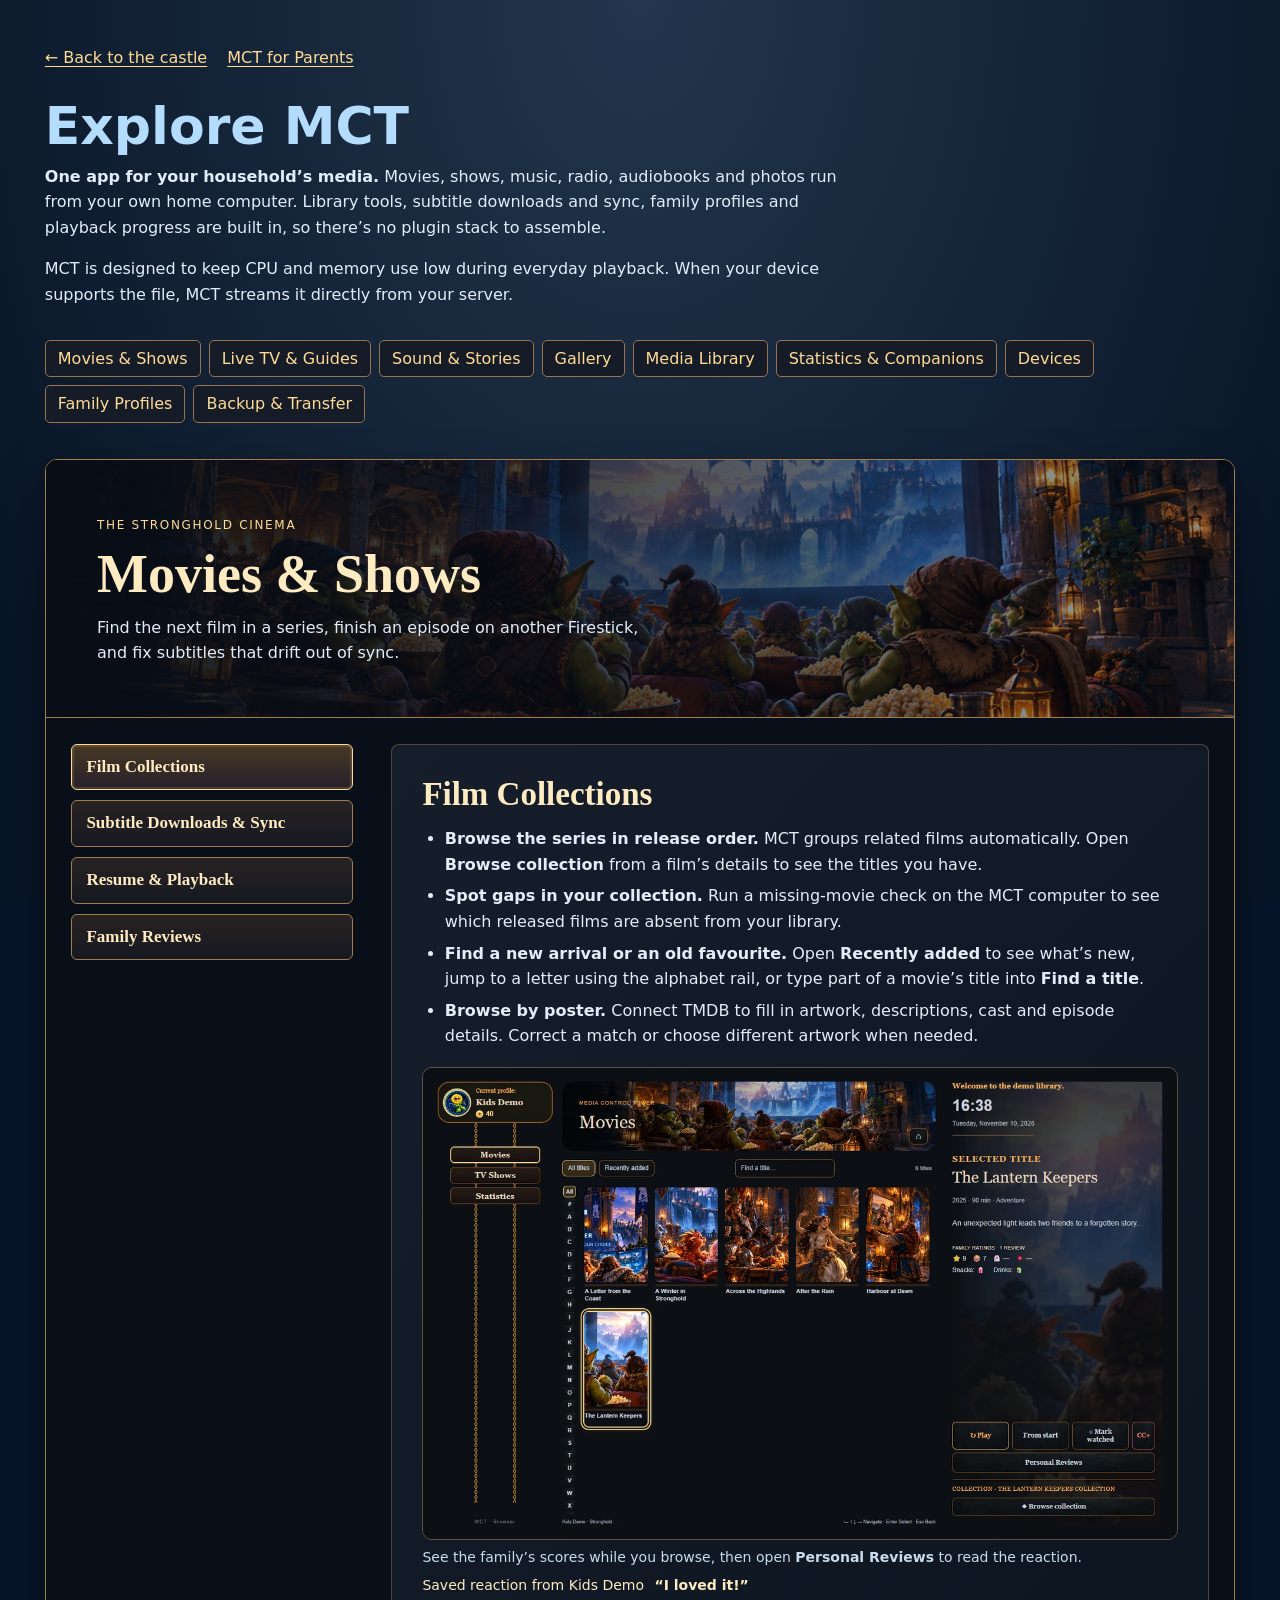
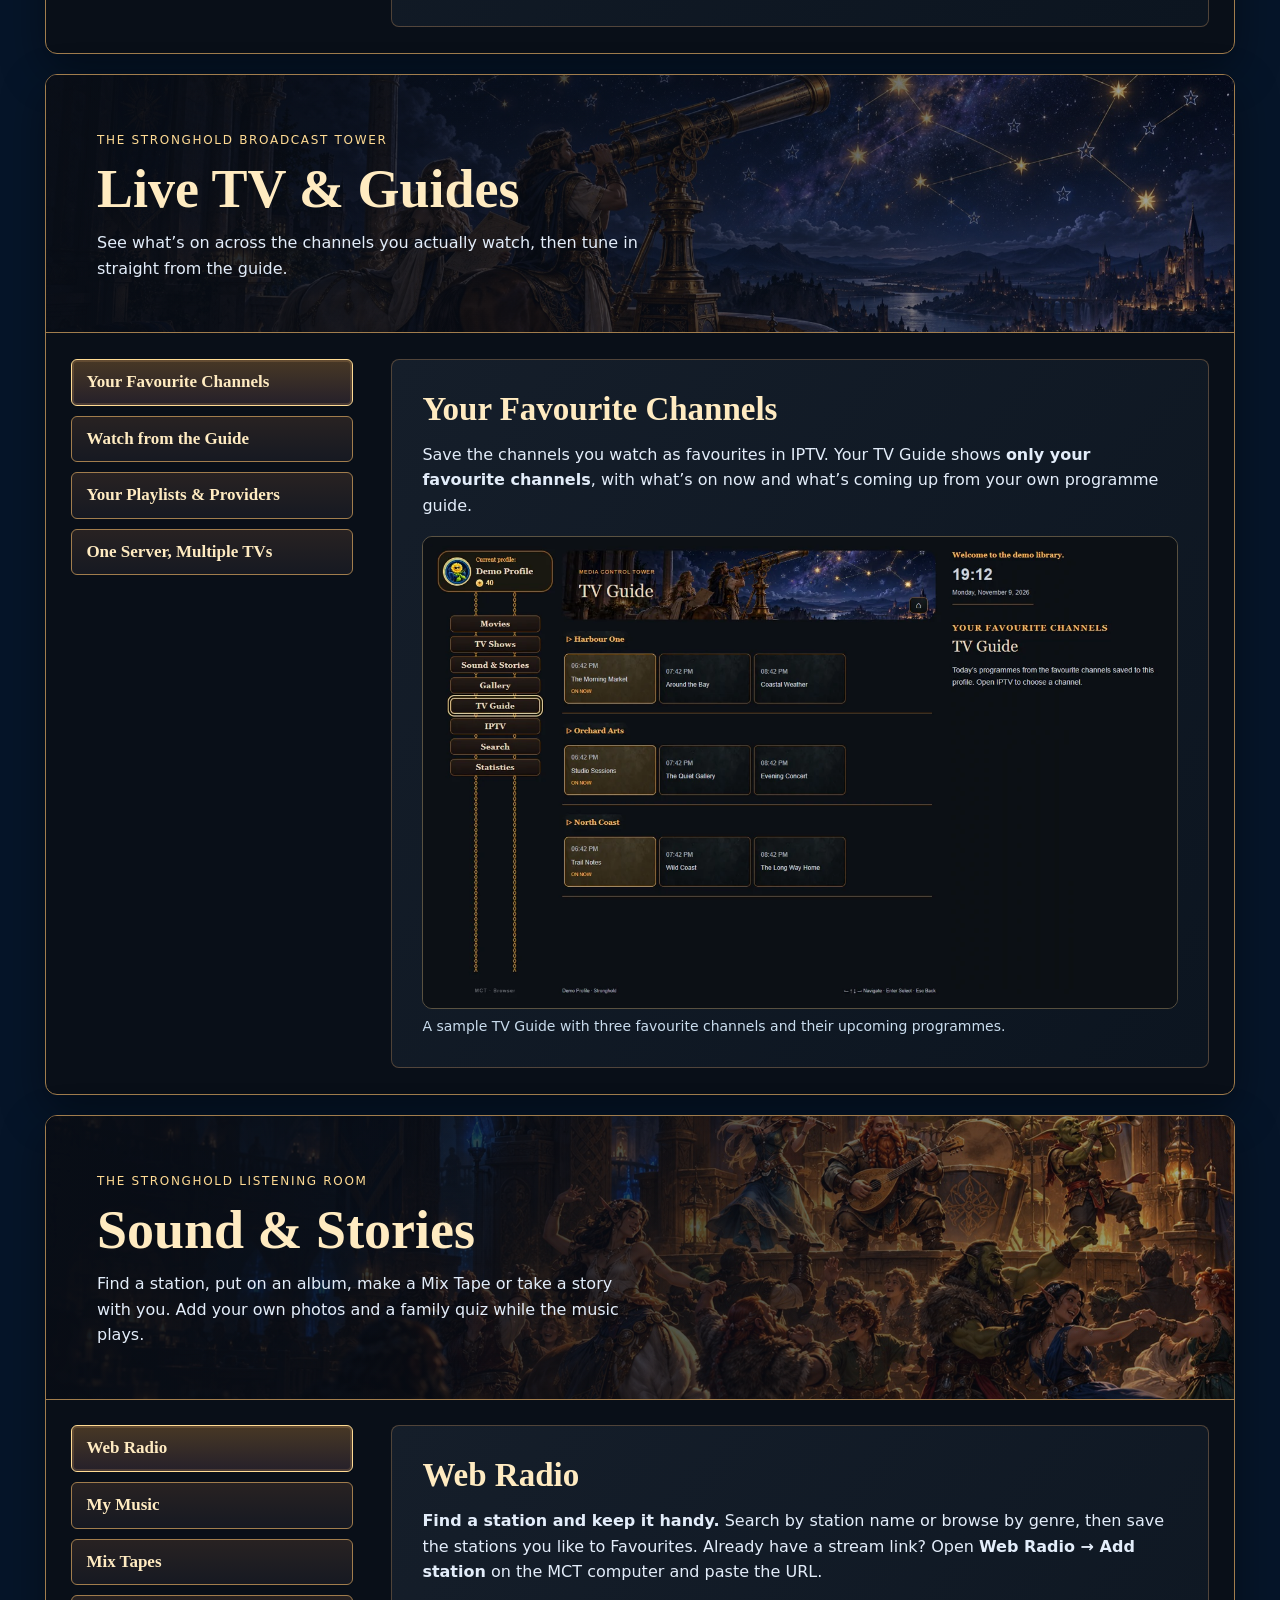
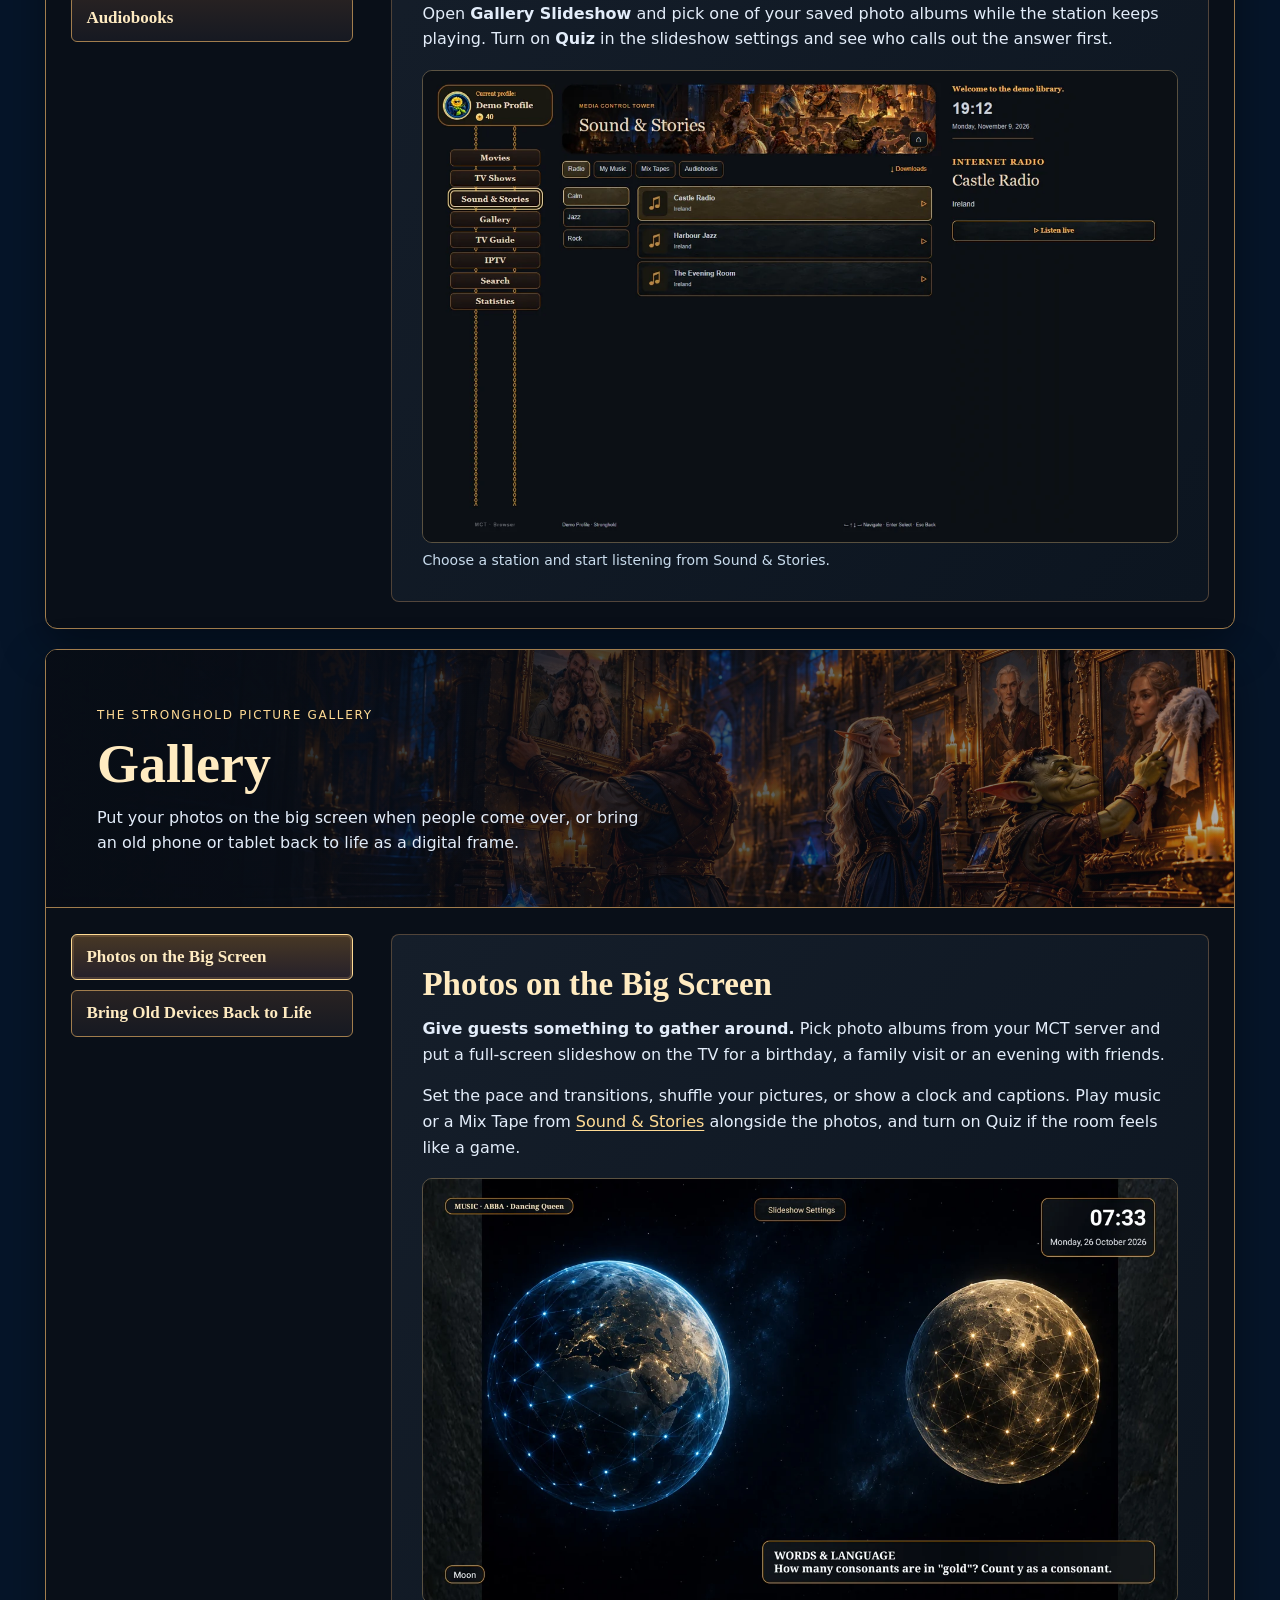
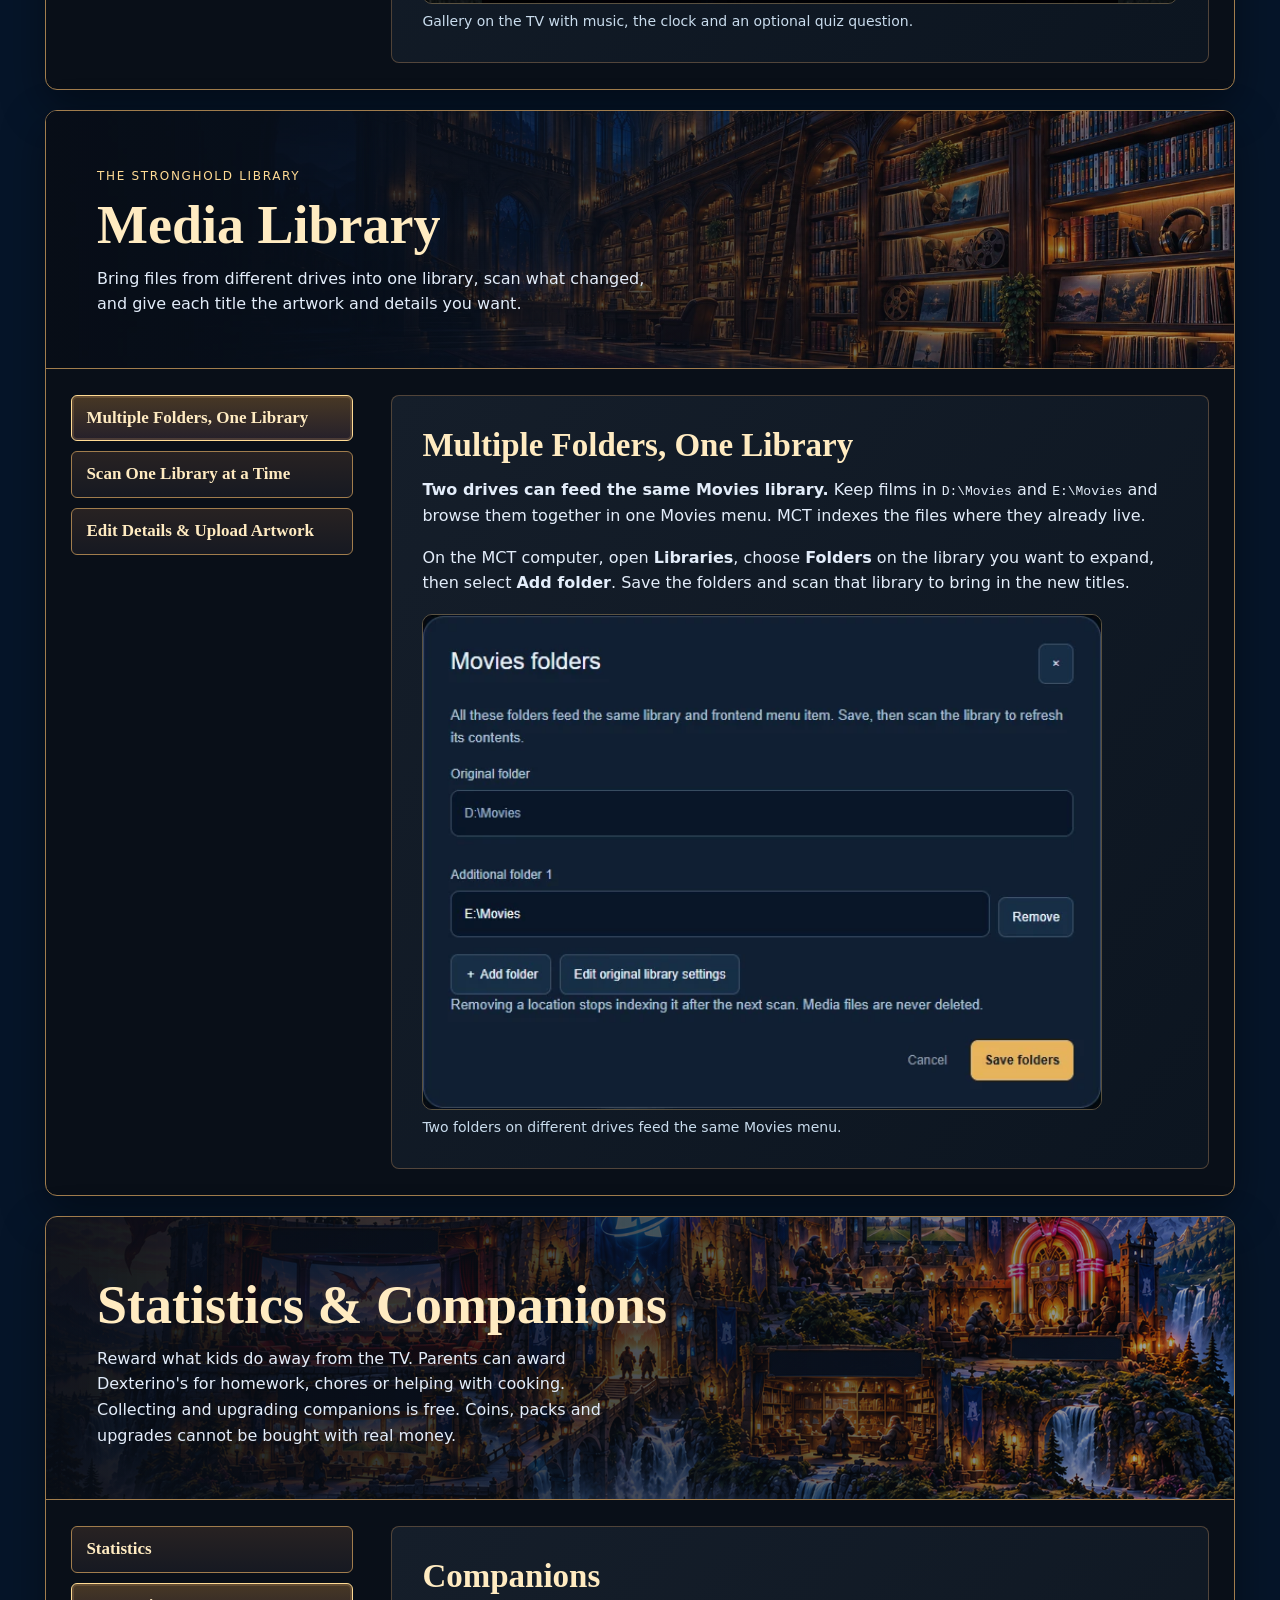
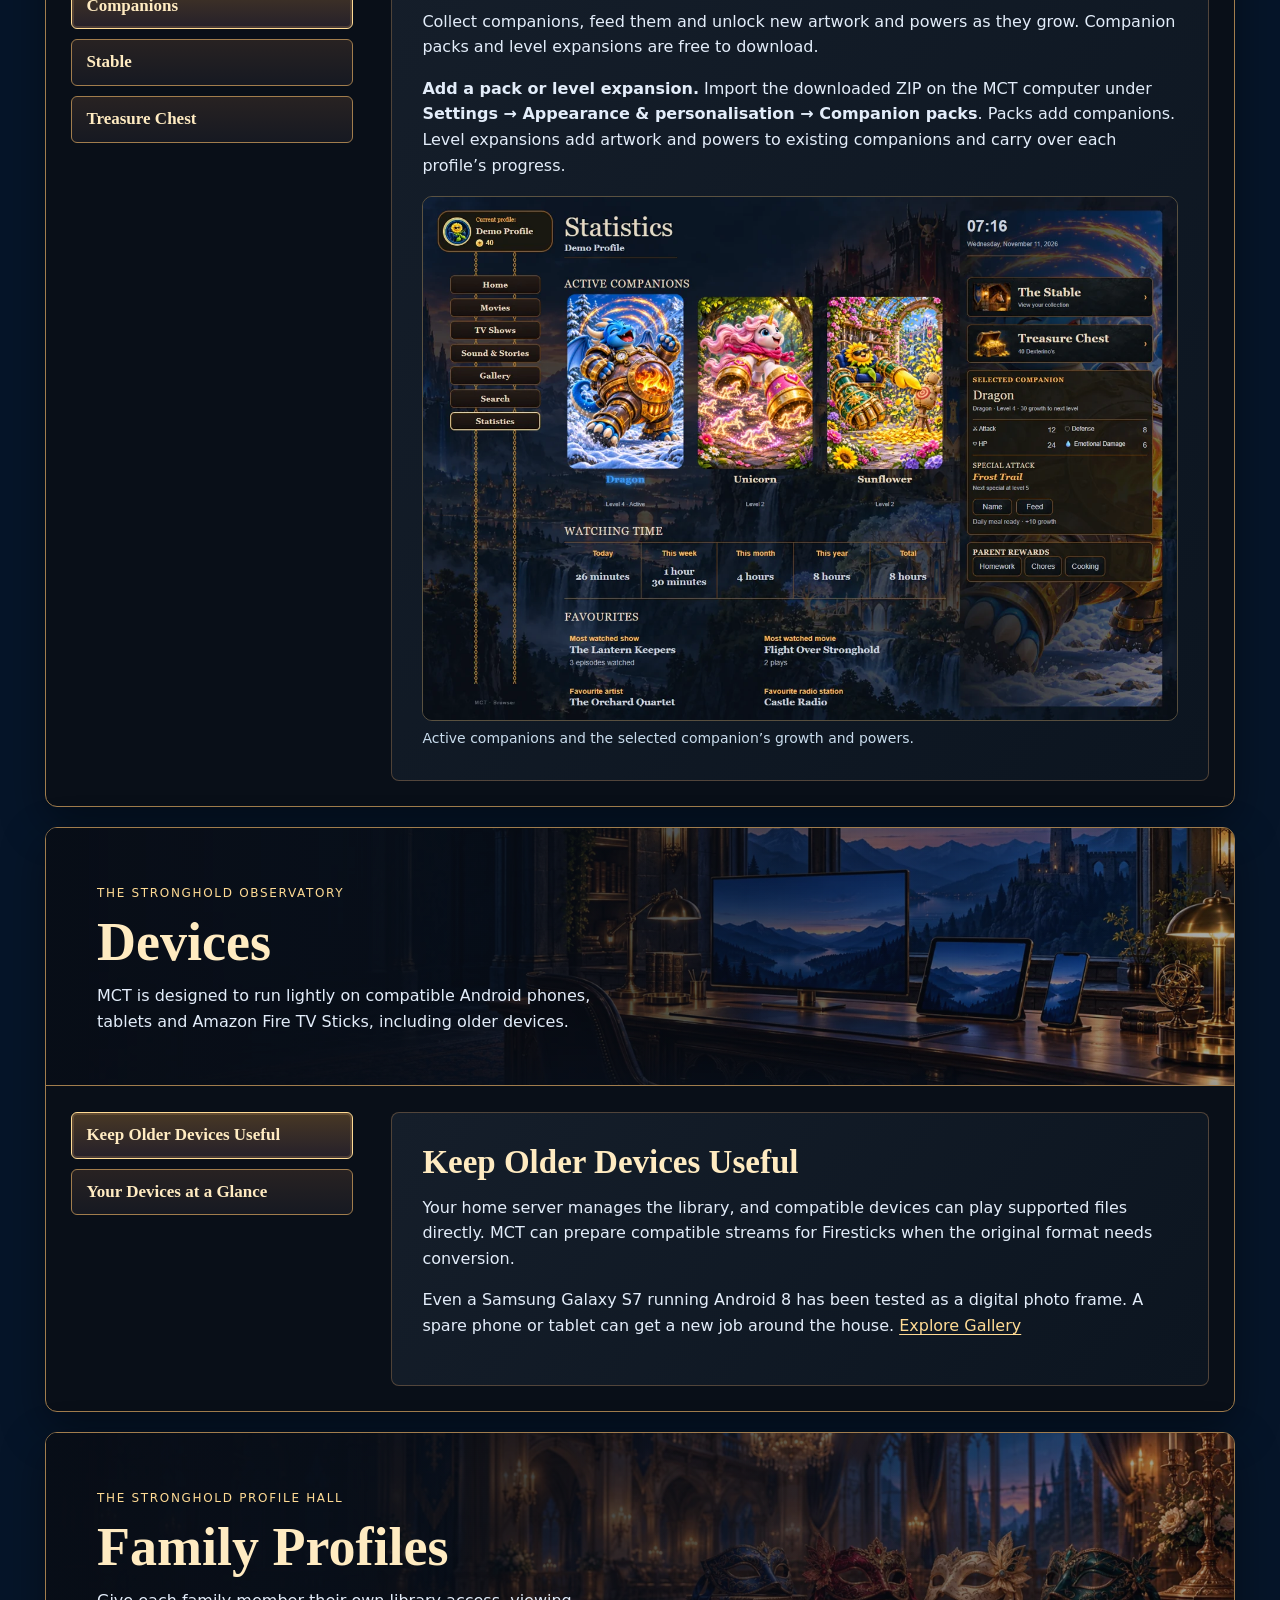
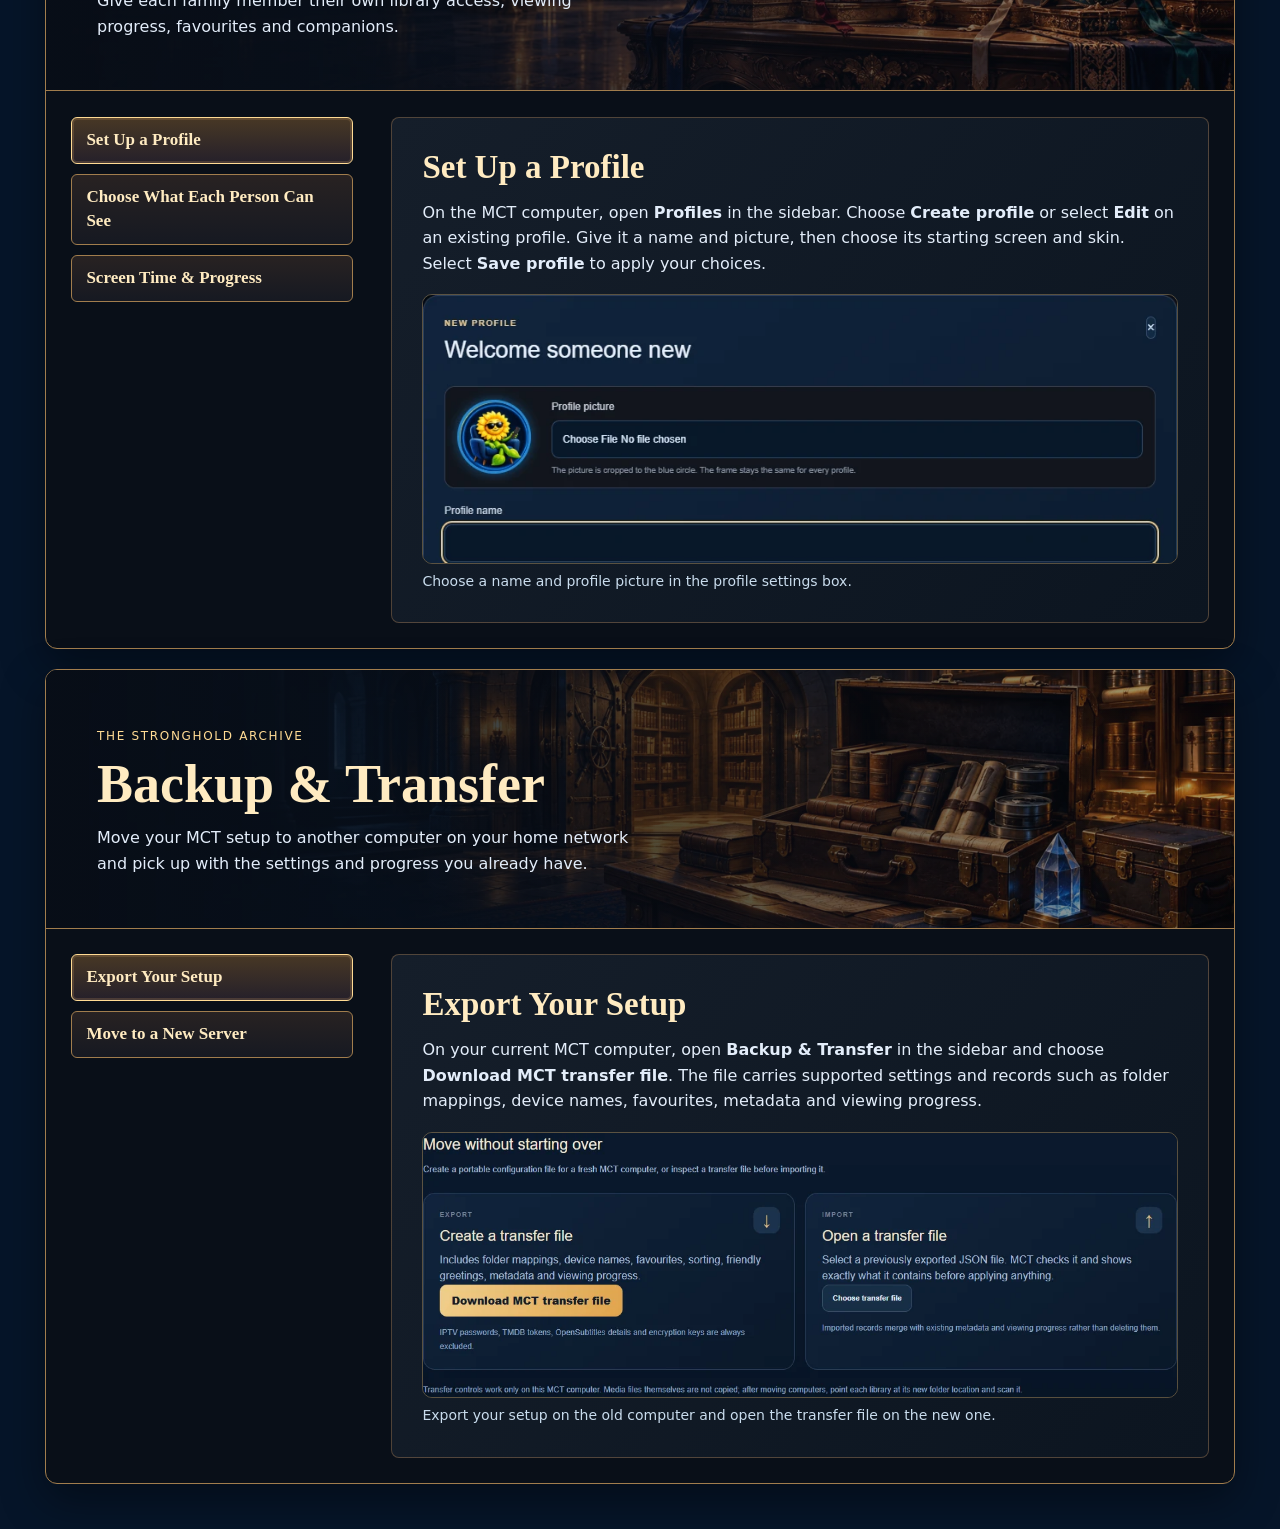
==== commit 34191645: "Expand the Stronghold feature tour" ====
--- a/features.html
+++ b/features.html
@@ -28,6 +28,7 @@
       <a href="#statistics">Statistics &amp; Companions</a>
       <a href="#devices">Devices</a>
       <a href="#profiles">Family Profiles</a>
+      <a href="#backup">Backup &amp; Transfer</a>
     </nav>
 
     <section id="movies" class="feature-room" aria-labelledby="movies-title" tabindex="-1">
@@ -46,7 +47,8 @@
               <ul>
                 <li><strong>Browse the series in release order.</strong> MCT groups related films automatically. Open <strong>Browse collection</strong> from a film’s details to see the titles you have.</li>
                 <li><strong>Spot gaps in your collection.</strong> Run a missing-movie check on the MCT computer to see which released films are absent from your library.</li>
-                <li><strong>Find something to watch.</strong> Browse by poster, search by title or jump to recently added films. Connect TMDB to fill in artwork, descriptions, cast and episode details. Correct a match or choose different artwork when needed.</li>
+                <li><strong>Find a new arrival or an old favourite.</strong> Open <strong>Recently added</strong> to see what’s new, jump to a letter using the alphabet rail, or type part of a movie’s title into <strong>Find a title</strong>.</li>
+                <li><strong>Browse by poster.</strong> Connect TMDB to fill in artwork, descriptions, cast and episode details. Correct a match or choose different artwork when needed.</li>
               </ul>
               <figure>
                 <img src="assets/features/movies-with-review.webp" alt="Stronghold movie library showing The Lantern Keepers, its family ratings, and the Browse collection and Personal Reviews buttons" width="1280" height="800" loading="lazy">
@@ -91,7 +93,7 @@
             <div class="room-panel" id="family-reviews">
               <h3>Family Reviews</h3>
               <p>Kids can leave a review right from their own profile. Open <strong>Add Review</strong>, pick a rating or a quick reaction like <strong>I loved it!</strong>, choose a snack and drink pairing if they like, and save. Family members can compare their scores for movies, shows and individual episodes.</p>
-              <p><strong>Earn Dexterinoos for sharing what you thought.</strong> Each profile can earn 5 Dexterinoos for its first review of a title, plus 5 for its first snack pick and 5 for its first drink pick. The coins go into the Treasure Chest and can be spent on snacks to feed <a href="#statistics">companions</a>.</p>
+              <p><strong>Earn Dexterino's for sharing what you thought.</strong> Each profile can earn 5 Dexterino's for its first review of a title, plus 5 for its first snack pick and 5 for its first drink pick. The coins go into the Treasure Chest and can be spent on snacks to feed <a href="#statistics">companions</a>.</p>
               <figure class="review-example">
                 <img src="assets/features/family-reviews.webp" alt="The MCT review form with ratings of 9 overall and 7 for funny, an I loved it reaction, popcorn and juice selected, and a Save review button" width="680" height="800" loading="lazy">
                 <figcaption>A review in a demo profile. A rating, a quick reaction and a popcorn-and-juice pairing are ready to save.</figcaption>
@@ -312,32 +314,168 @@
       </div>
     </section>
 
-    <section id="statistics" aria-labelledby="statistics-title" tabindex="-1">
-      <h2 id="statistics-title">Statistics &amp; Companions</h2>
-      <p>See watching time and favourites for each profile. Kids can collect and care for companions, visit the Stable, and spend earned Dexterinoos on snacks from the Treasure Chest.</p>
-      <figure>
-        <video controls playsinline preload="none" width="1280" height="800" poster="assets/features/statistics.webp" aria-label="Silent demo of feeding a companion">
-          <source src="assets/features/feeding-a-companion.mp4" type="video/mp4">
-          <a href="assets/features/feeding-a-companion.mp4">Download the companion demo</a>
-        </video>
-        <figcaption>A quick demo with sample data. Select Feed to give a companion its daily meal and see its growth progress update.</figcaption>
-      </figure>
-      <p>Companion sets are free to download. Coins and levels are earned in MCT and can’t be bought with real money.</p>
-      <p><a href="parents.html">See how Parent Rewards works</a> for homework, chores and cooking.</p>
-    </section>
-
-    <section id="devices" aria-labelledby="devices-title" tabindex="-1">
-      <h2 id="devices-title">Devices</h2>
-      <p>Use MCT on Android devices and Amazon Fire TV Sticks. From the server dashboard, see which Firesticks are reachable, check their app versions and manage updates.</p>
-    </section>
-
-    <section id="profiles" aria-labelledby="profiles-title" tabindex="-1">
-      <h2 id="profiles-title">Family Profiles</h2>
-      <p>Give each family member their own viewing progress, favourites and companions. Choose which collections each person sees, so kids can start in their own corner of the library.</p>
-      <figure>
-        <img src="assets/features/profiles.webp" alt="MCT profile chooser with sample Family and Kids profiles" width="1280" height="800" loading="lazy">
-        <figcaption>Choose a profile when you open MCT.</figcaption>
-      </figure>
+    <section id="statistics" class="feature-room" aria-labelledby="statistics-title" tabindex="-1">
+      <header class="room-header">
+        <h2 id="statistics-title">Statistics &amp; Companions</h2>
+        <p>Reward what kids do away from the TV. Parents can award Dexterino's for homework, chores or helping with cooking. Collecting and upgrading companions is free. Coins, packs and upgrades cannot be bought with real money.</p>
+      </header>
+      <div class="room-layout">
+        <div class="room-signs" role="group" aria-label="Statistics and companion topics"></div>
+        <div class="room-topics">
+          <details name="statistics-topic">
+            <summary>Statistics</summary>
+            <div class="room-panel" id="profile-statistics">
+              <h3>Statistics</h3>
+              <p>See watching time and favourites for each profile, including frequently watched films and shows and favourite artists and radio stations.</p>
+              <figure>
+                <img src="assets/features/statistics-current.webp" alt="Watching time and favourites for a demo profile." width="744" height="382" loading="lazy">
+                <figcaption>Watching time and favourites for a demo profile.</figcaption>
+              </figure>
+            </div>
+          </details>
+          <details name="statistics-topic" open>
+            <summary>Companions</summary>
+            <div class="room-panel" id="companion-packs">
+              <h3>Companions</h3>
+              <p>Collect companions, feed them and unlock new artwork and powers as they grow. Companion packs and level expansions are free to download.</p>
+              <p><strong>Add a pack or level expansion.</strong> Import the downloaded ZIP on the MCT computer under <strong>Settings → Appearance &amp; personalisation → Companion packs</strong>. Packs add companions. Level expansions add artwork and powers to existing companions and carry over each profile’s progress.</p>
+              <figure>
+                <img src="assets/features/companions-current.webp" alt="Active companions and the selected companion’s growth and powers." width="1280" height="889" loading="lazy">
+                <figcaption>Active companions and the selected companion’s growth and powers.</figcaption>
+              </figure>
+            </div>
+          </details>
+          <details name="statistics-topic">
+            <summary>Stable</summary>
+            <div class="room-panel" id="companion-stable">
+              <h3>Stable</h3>
+              <p>Browse your collection in the Stable. See which companions are resting and bring one back out when you want to make it active again.</p>
+              <figure>
+                <img src="assets/features/stable-current.webp" alt="The Stable with resting companions in a demo collection." width="1280" height="889" loading="lazy">
+                <figcaption>The Stable with resting companions in a demo collection.</figcaption>
+              </figure>
+            </div>
+          </details>
+          <details name="statistics-topic">
+            <summary>Treasure Chest</summary>
+            <div class="room-panel" id="companion-treasure">
+              <h3>Treasure Chest</h3>
+              <p>A parent can award Dexterino's for helping with dinner. The coins go into the child’s Treasure Chest, where they can spend them on snacks for their companions. <a href="parents.html">See how Parent Rewards works</a>.</p>
+              <figure>
+                <img src="assets/features/chest-current.webp" alt="The Treasure Chest shows the coin balance, Food Shop and Cupboard." width="1280" height="889" loading="lazy">
+                <figcaption>The Treasure Chest shows the coin balance, Food Shop and Cupboard.</figcaption>
+              </figure>
+              <figure>
+                <video controls playsinline preload="none" width="1280" height="888" poster="assets/features/companions-current.webp" aria-label="Silent demo of feeding a companion">
+                  <source src="assets/features/feeding-current.mp4" type="video/mp4">
+                </video>
+                <figcaption>Give a companion its daily meal and see its growth progress update.</figcaption>
+              </figure>
+            </div>
+          </details>
+        </div>
+      </div>
+    </section>
+
+    <section id="devices" class="feature-room" aria-labelledby="devices-title" tabindex="-1">
+      <header class="room-header">
+        <span>The Stronghold Observatory</span>
+        <h2 id="devices-title">Devices</h2>
+        <p>MCT is designed to run lightly on compatible Android phones, tablets and Amazon Fire TV Sticks, including older devices.</p>
+      </header>
+      <div class="room-layout">
+        <div class="room-signs" role="group" aria-label="Device topics"></div>
+        <div class="room-topics">
+          <details name="devices-topic" open>
+            <summary>Keep Older Devices Useful</summary>
+            <div class="room-panel" id="older-devices">
+              <h3>Keep Older Devices Useful</h3>
+              <p>Your home server manages the library, and compatible devices can play supported files directly. MCT can prepare compatible streams for Firesticks when the original format needs conversion.</p>
+              <p>Even a Samsung Galaxy S7 running Android 8 has been tested as a digital photo frame. A spare phone or tablet can get a new job around the house. <a href="#gallery">Explore Gallery</a></p>
+            </div>
+          </details>
+          <details name="devices-topic">
+            <summary>Your Devices at a Glance</summary>
+            <div class="room-panel" id="manage-firesticks">
+              <h3>Your Devices at a Glance</h3>
+              <p>See which phones, tablets and Firesticks are connected, check their installed MCT versions, and give each device a name you recognise.</p>
+              <p>Once MCT is available in app stores, app updates will come through the store on each device.</p>
+              <figure>
+                <img src="assets/features/device-dashboard.webp" alt="MCT dashboard cards for sample Firesticks, an Android phone and a tablet, showing connection status and installed versions" width="970" height="708" loading="lazy">
+                <figcaption>The Devices dashboard with sample devices. <a href="assets/features/device-dashboard.webp">Open full-size screenshot</a></figcaption>
+              </figure>
+            </div>
+          </details>
+        </div>
+      </div>
+    </section>
+
+    <section id="profiles" class="feature-room" aria-labelledby="profiles-title" tabindex="-1">
+      <header class="room-header">
+        <span>The Stronghold Profile Hall</span>
+        <h2 id="profiles-title">Family Profiles</h2>
+        <p>Give each family member their own library access, viewing progress, favourites and companions.</p>
+      </header>
+      <div class="room-layout">
+        <div class="room-signs" role="group" aria-label="Family Profiles topics"></div>
+        <div class="room-topics">
+          <details name="profiles-topic" open>
+            <summary>Set Up a Profile</summary>
+            <div class="room-panel" id="profile-settings">
+              <h3>Set Up a Profile</h3>
+              <p>On the MCT computer, open <strong>Profiles</strong> in the sidebar. Choose <strong>Create profile</strong> or select <strong>Edit</strong> on an existing profile. Give it a name and picture, then choose its starting screen and skin. Select <strong>Save profile</strong> to apply your choices.</p>
+              <figure><img src="assets/features/profile-settings.webp" alt="The MCT profile settings box for a demo profile" width="880" height="312" loading="lazy"><figcaption>Choose a name and profile picture in the profile settings box.</figcaption></figure>
+            </div>
+          </details>
+          <details name="profiles-topic">
+            <summary>Choose What Each Person Can See</summary>
+            <div class="room-panel" id="profile-media">
+              <h3>Choose What Each Person Can See</h3>
+              <p>Choose which menu items and media libraries each profile can open. Share an entire library, select individual titles or hide the library. For IPTV, allow or block groups, hide individual channels, or hide live IPTV and on-demand content separately.</p>
+              <figure><img src="assets/features/profile-access.webp" alt="Profile settings showing the Live IPTV access selector and on-demand controls" width="830" height="229" loading="lazy"><figcaption>Use the IPTV content controls to tailor what a profile can watch.</figcaption></figure>
+            </div>
+          </details>
+          <details name="profiles-topic">
+            <summary>Screen Time &amp; Progress</summary>
+            <div class="room-panel" id="profile-progress">
+              <h3>Screen Time &amp; Progress</h3>
+              <p>Set an optional daily screen time allowance or add extra minutes for today. An optional PIN protects access to the profile. Use the login activity setting to see the profile’s last login on its card.</p>
+              <p>Each profile keeps its own viewing and listening progress, favourites and <a href="#statistics">companion progress</a>.</p>
+              <figure><img src="assets/features/profile-limits.webp" alt="Profile settings showing the daily screen time allowance and PIN controls" width="880" height="577" loading="lazy"><figcaption>Screen time and PIN settings for a demo profile.</figcaption></figure>
+              <figure><img src="assets/features/profiles.webp" alt="MCT profile chooser with sample Family and Kids profiles" width="1280" height="800" loading="lazy"><figcaption>Choose a profile when you open MCT.</figcaption></figure>
+            </div>
+          </details>
+        </div>
+      </div>
+    </section>
+
+    <section id="backup" class="feature-room" aria-labelledby="backup-title" tabindex="-1">
+      <header class="room-header">
+        <span>The Stronghold Archive</span>
+        <h2 id="backup-title">Backup &amp; Transfer</h2>
+        <p>Move your MCT setup to another computer on your home network and pick up with the settings and progress you already have.</p>
+      </header>
+      <div class="room-layout">
+        <div class="room-signs" role="group" aria-label="Backup &amp; Transfer topics"></div>
+        <div class="room-topics">
+          <details name="backup-topic" open>
+            <summary>Export Your Setup</summary>
+            <div class="room-panel" id="export-setup">
+              <h3>Export Your Setup</h3>
+              <p>On your current MCT computer, open <strong>Backup &amp; Transfer</strong> in the sidebar and choose <strong>Download MCT transfer file</strong>. The file carries supported settings and records such as folder mappings, device names, favourites, metadata and viewing progress.</p>
+              <figure><img src="assets/features/backup-transfer.webp" alt="MCT Backup and Transfer screen with Download MCT transfer file and Choose transfer file controls" width="1130" height="397" loading="lazy"><figcaption>Export your setup on the old computer and open the transfer file on the new one.</figcaption></figure>
+            </div>
+          </details>
+          <details name="backup-topic">
+            <summary>Move to a New Server</summary>
+            <div class="room-panel" id="import-setup">
+              <h3>Move to a New Server</h3>
+              <p>On the new MCT computer, open <strong>Backup &amp; Transfer</strong>, choose the exported JSON file and review the preview before confirming the import. Imported records merge with existing metadata and viewing progress.</p>
+              <p>Move your media separately, update the library paths where needed and scan the libraries. Reconnect external accounts and set profile PINs again on the new server.</p>
+            </div>
+          </details>
+        </div>
+      </div>
     </section>
   </main>
 </body>
--- a/styles.css
+++ b/styles.css
@@ -196,6 +196,10 @@
 #music { --room-art: url('assets/features/listening-room-banner.jpg'); }
 #gallery { --room-art: url('assets/features/gallery-banner.jpg'); }
 #library { --room-art: url('assets/features/library-banner.webp'); }
+#statistics { --room-art: url('assets/castle-desktop.png'); }
+#devices { --room-art: url('assets/features/devices-observatory.webp'); }
+#profiles { --room-art: url('assets/features/profiles-banner.webp'); }
+#backup { --room-art: url('assets/features/backup-banner.webp'); }
 .room-header { padding: clamp(20px, 4vw, 52px); border-bottom: 1px solid #a17d4d; border-radius: 11px 11px 0 0; background: linear-gradient(90deg, #080d16f5, #080d16a8 62%, #080d1655), var(--room-art) center / cover; }
 .room-header span { color: #ffdb94; font-size: 12px; letter-spacing: .14em; text-transform: uppercase; }
 .room-header h2, .room-panel h3 { color: #ffebc1; font-family: Georgia, serif; }
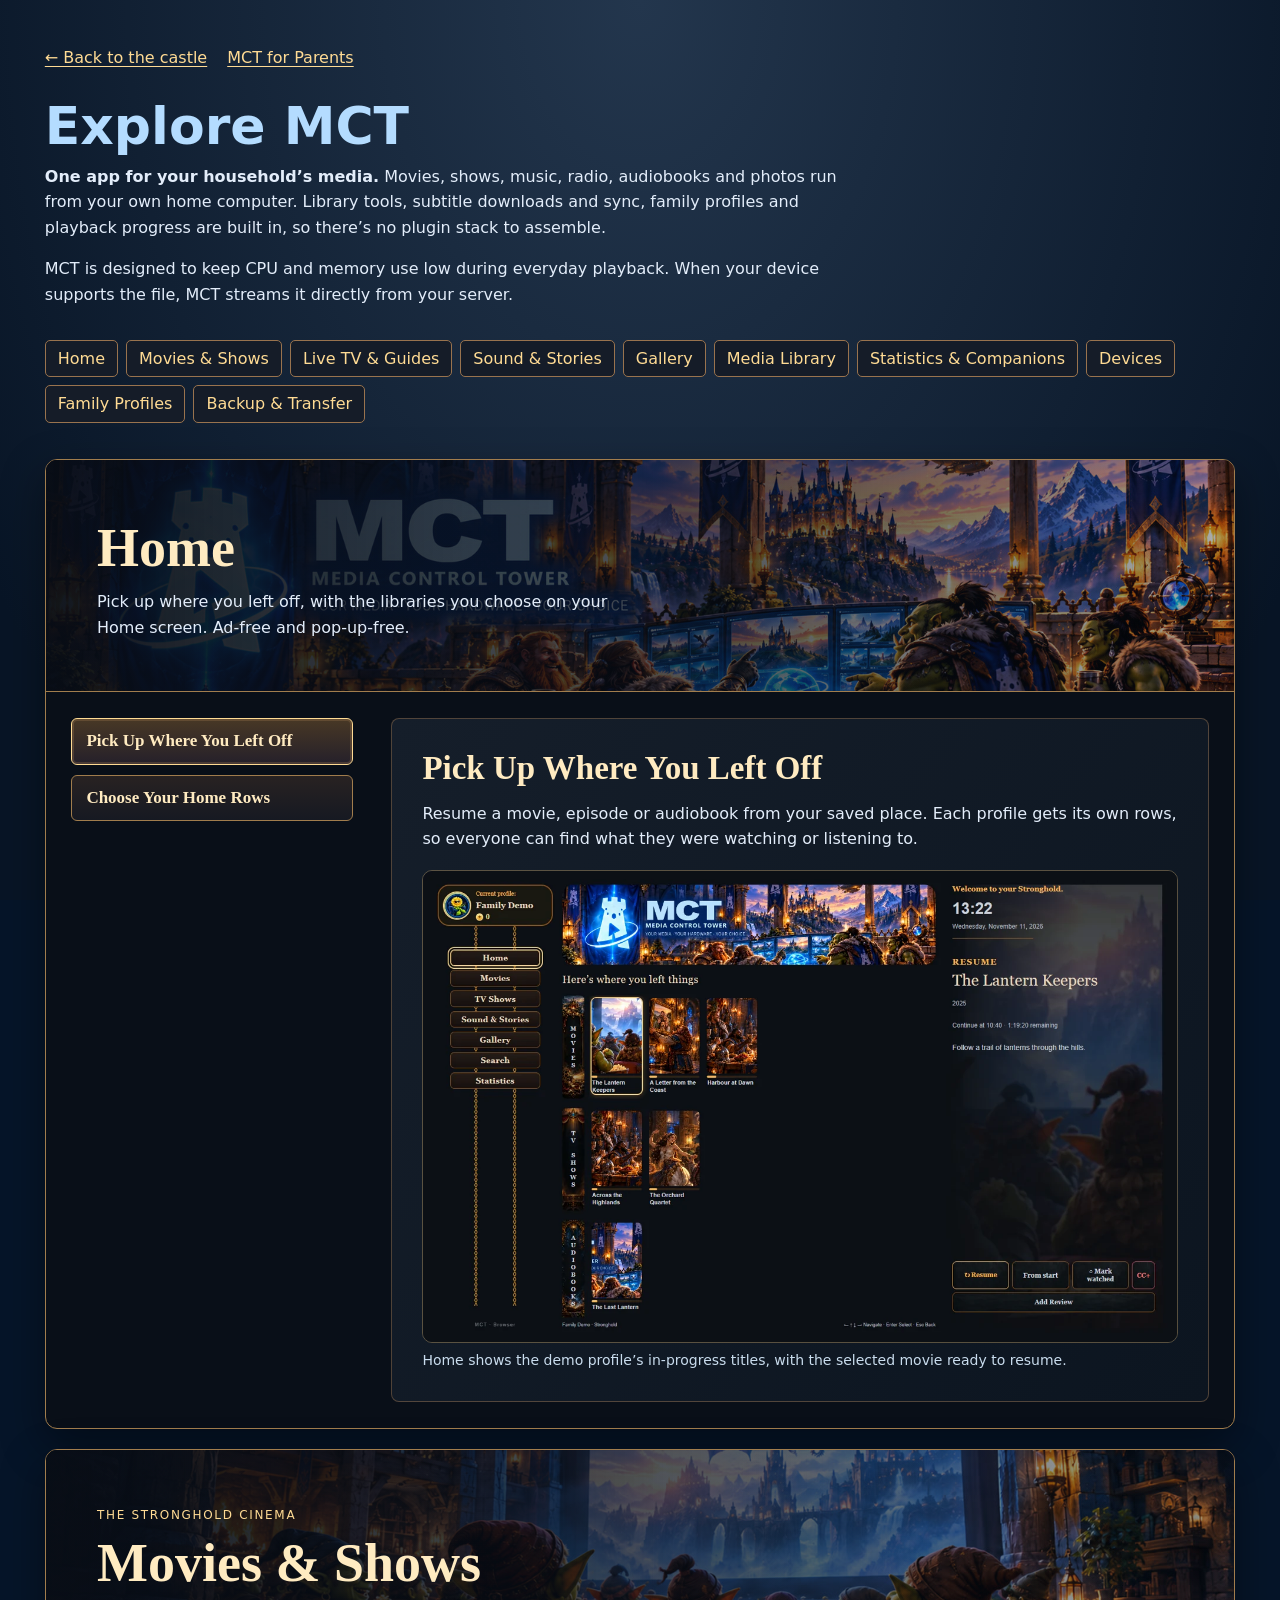
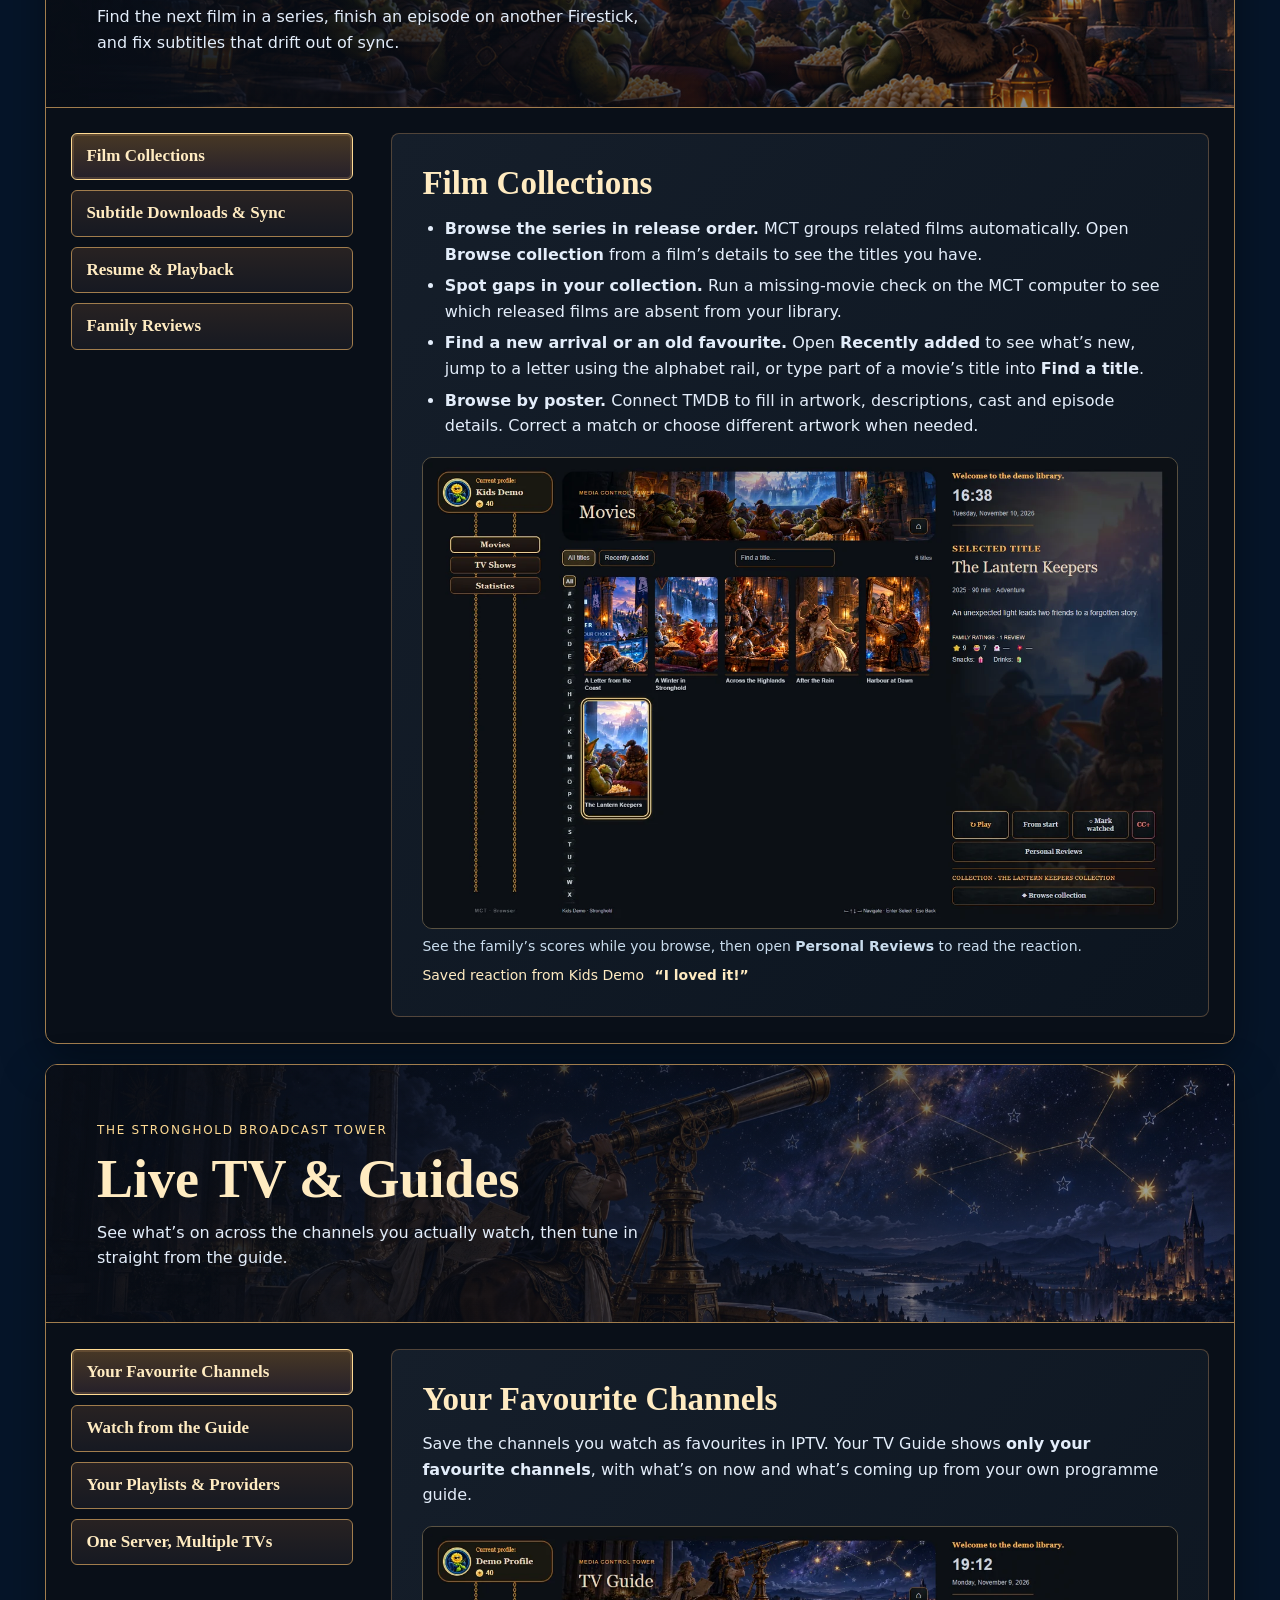
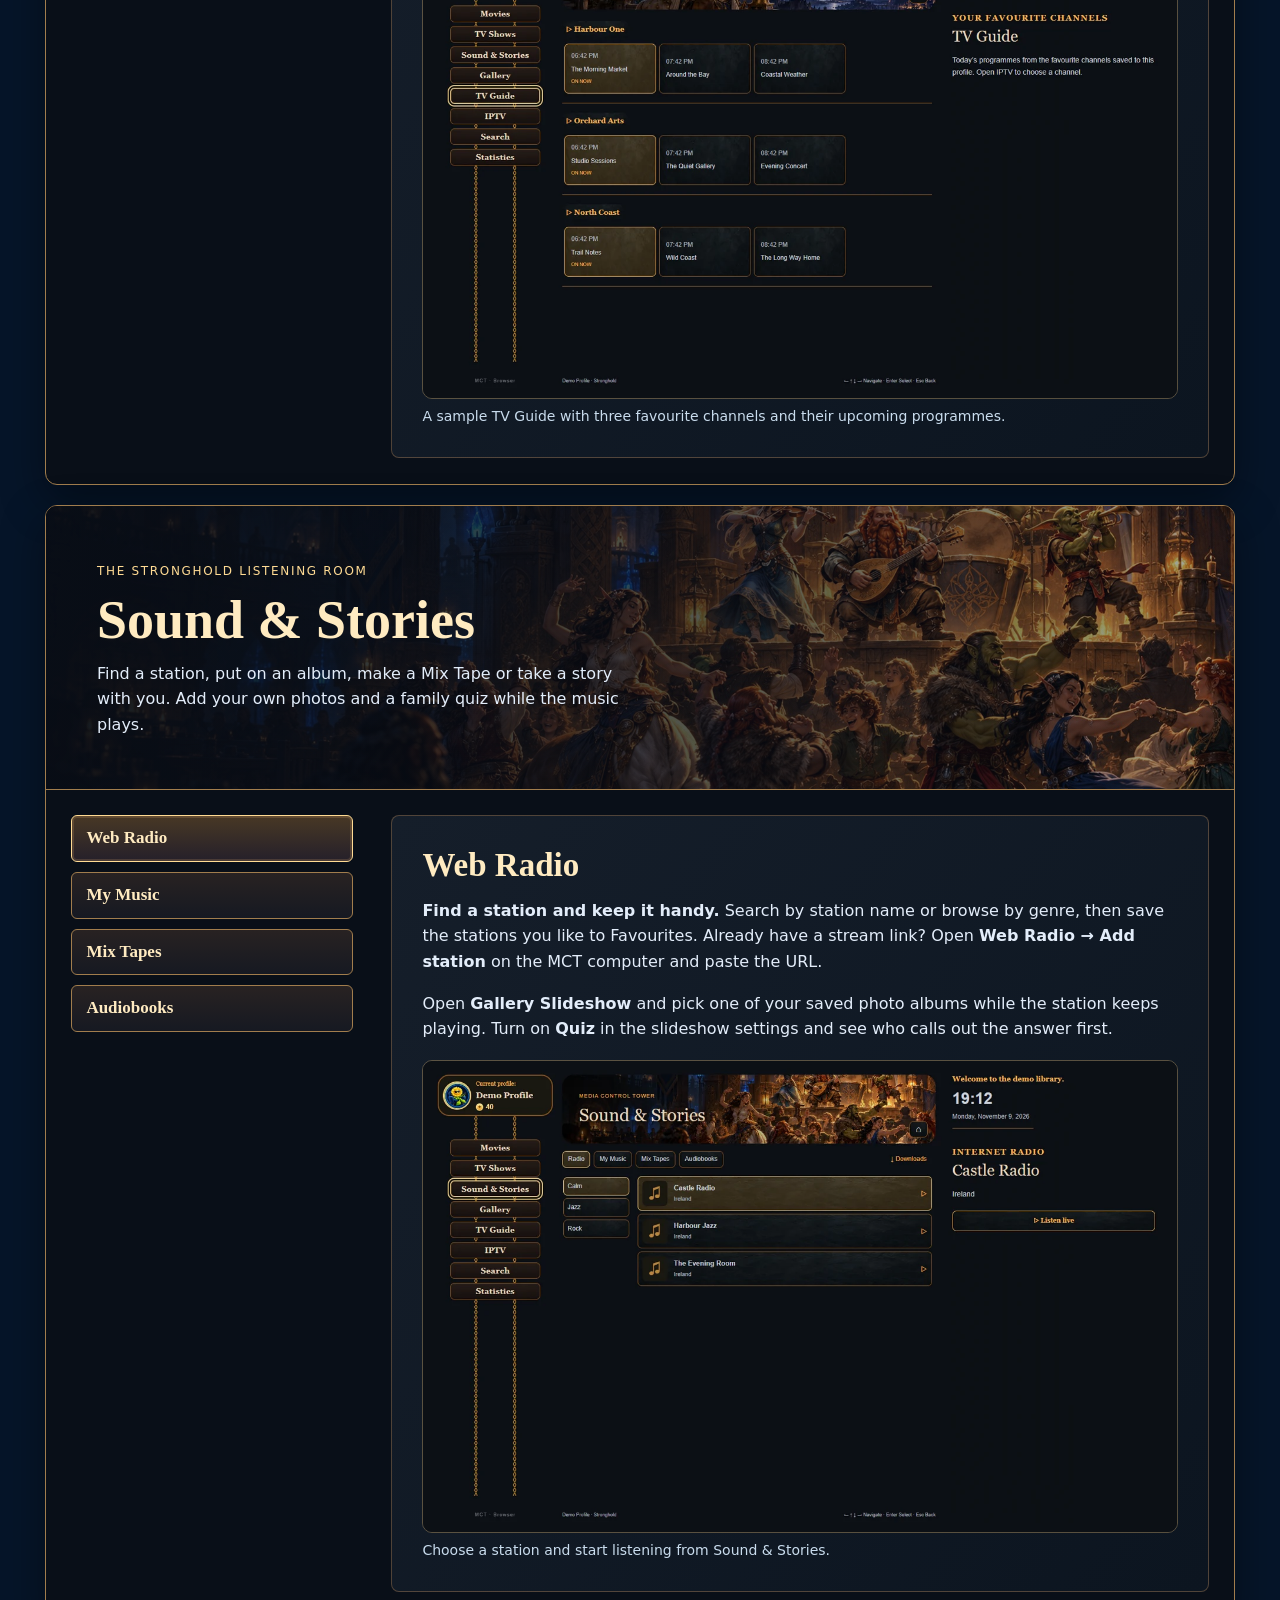
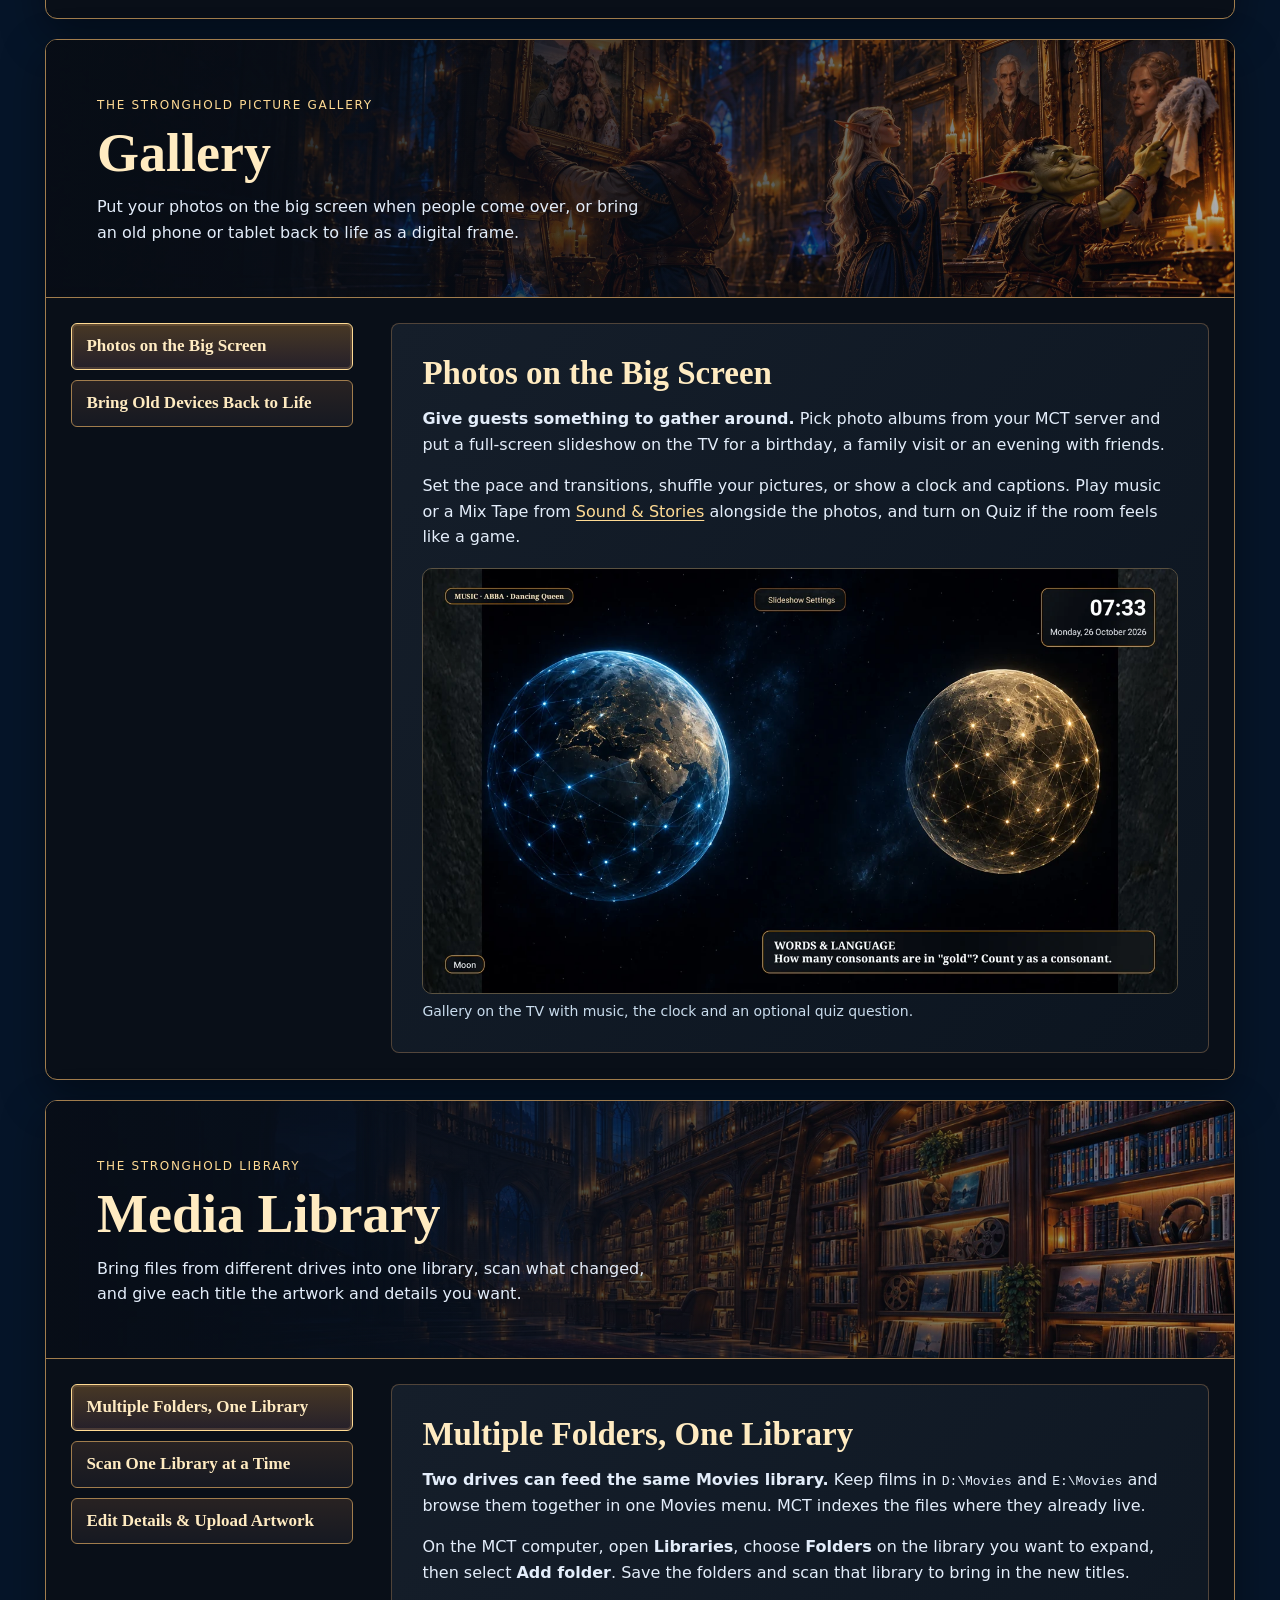
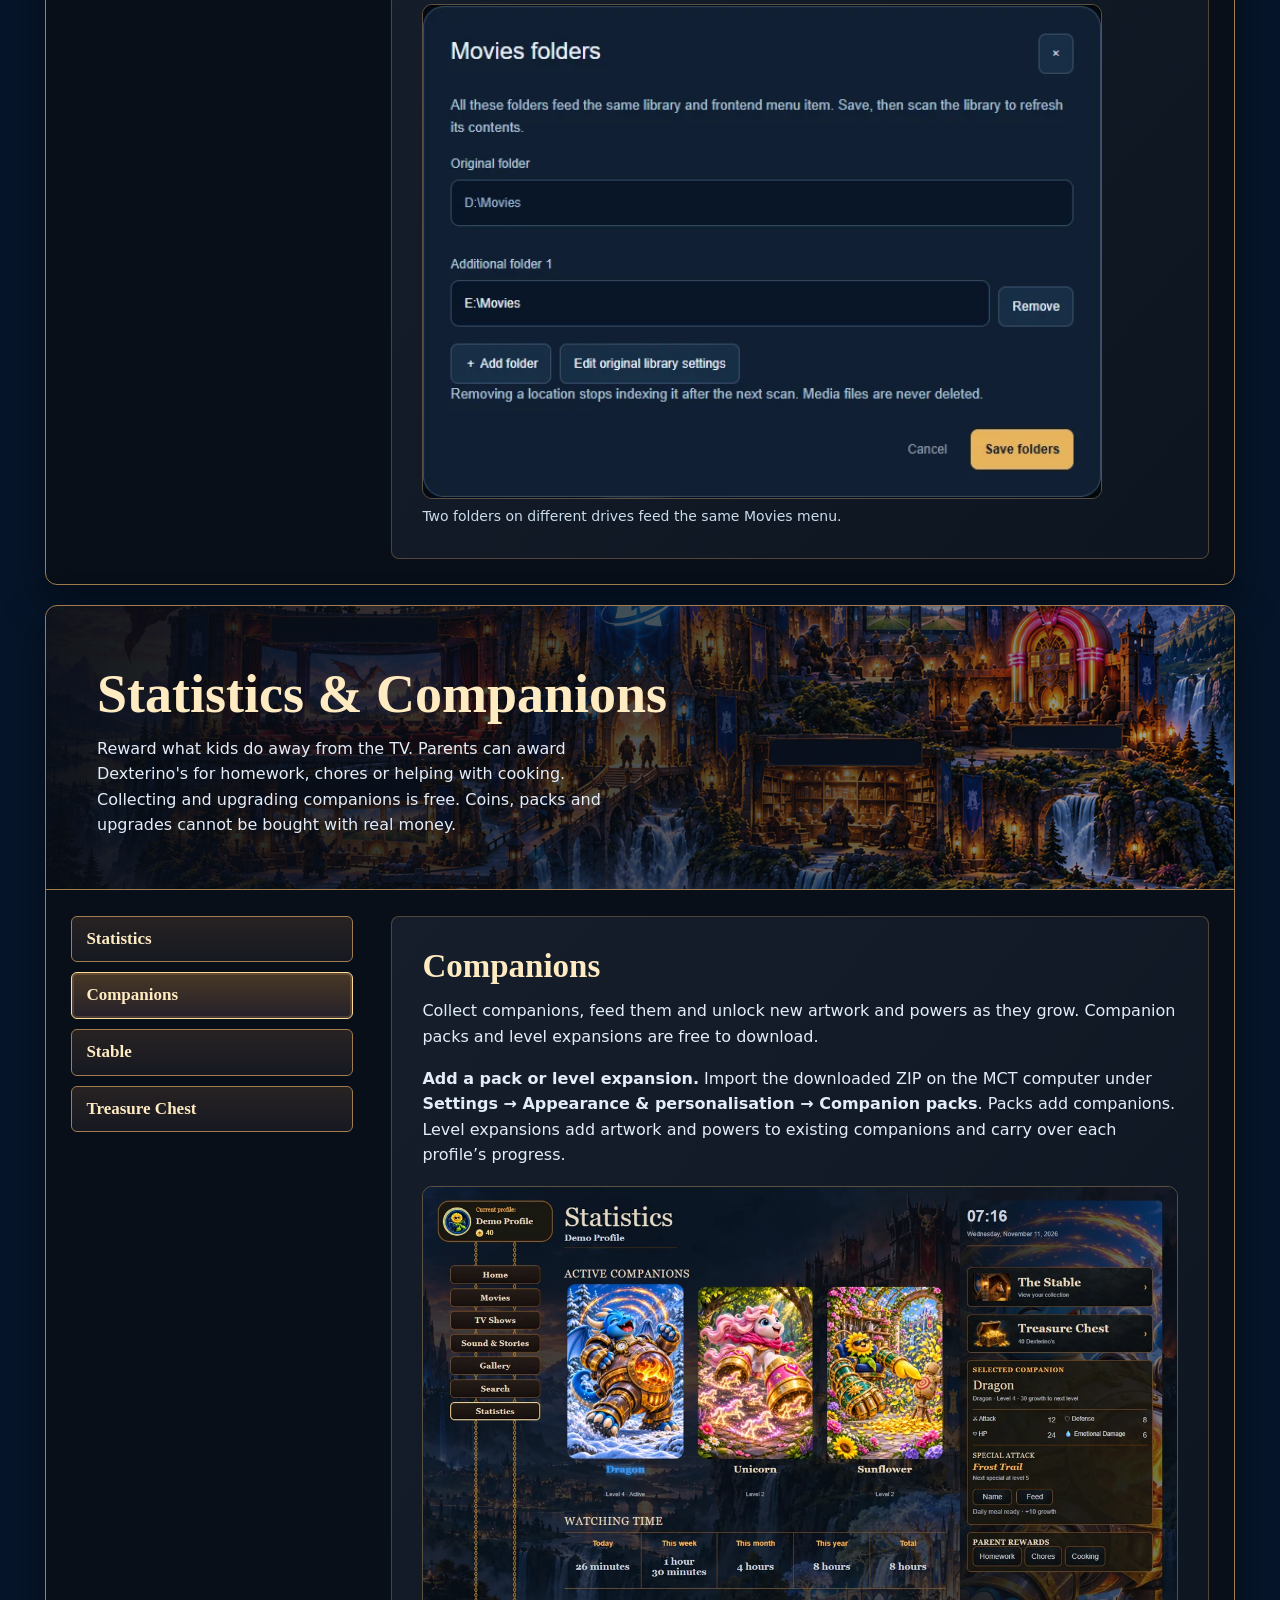
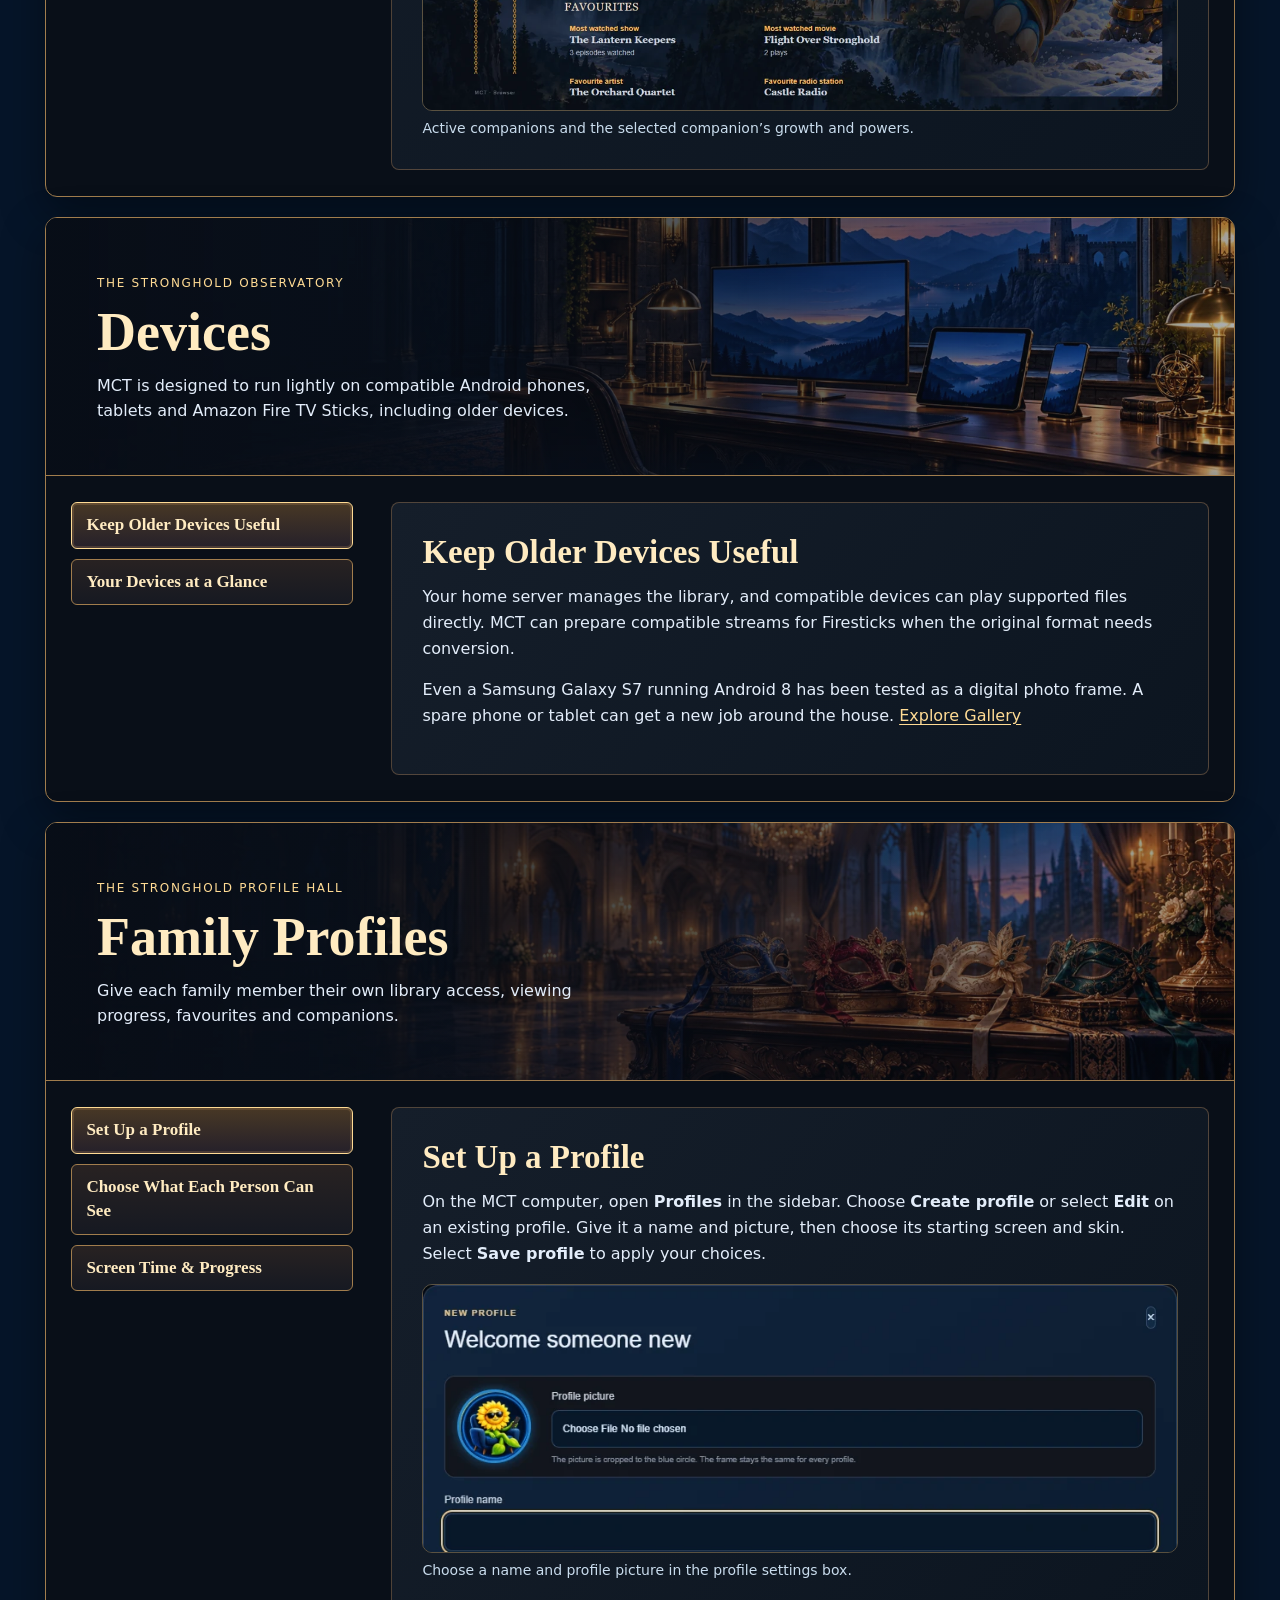
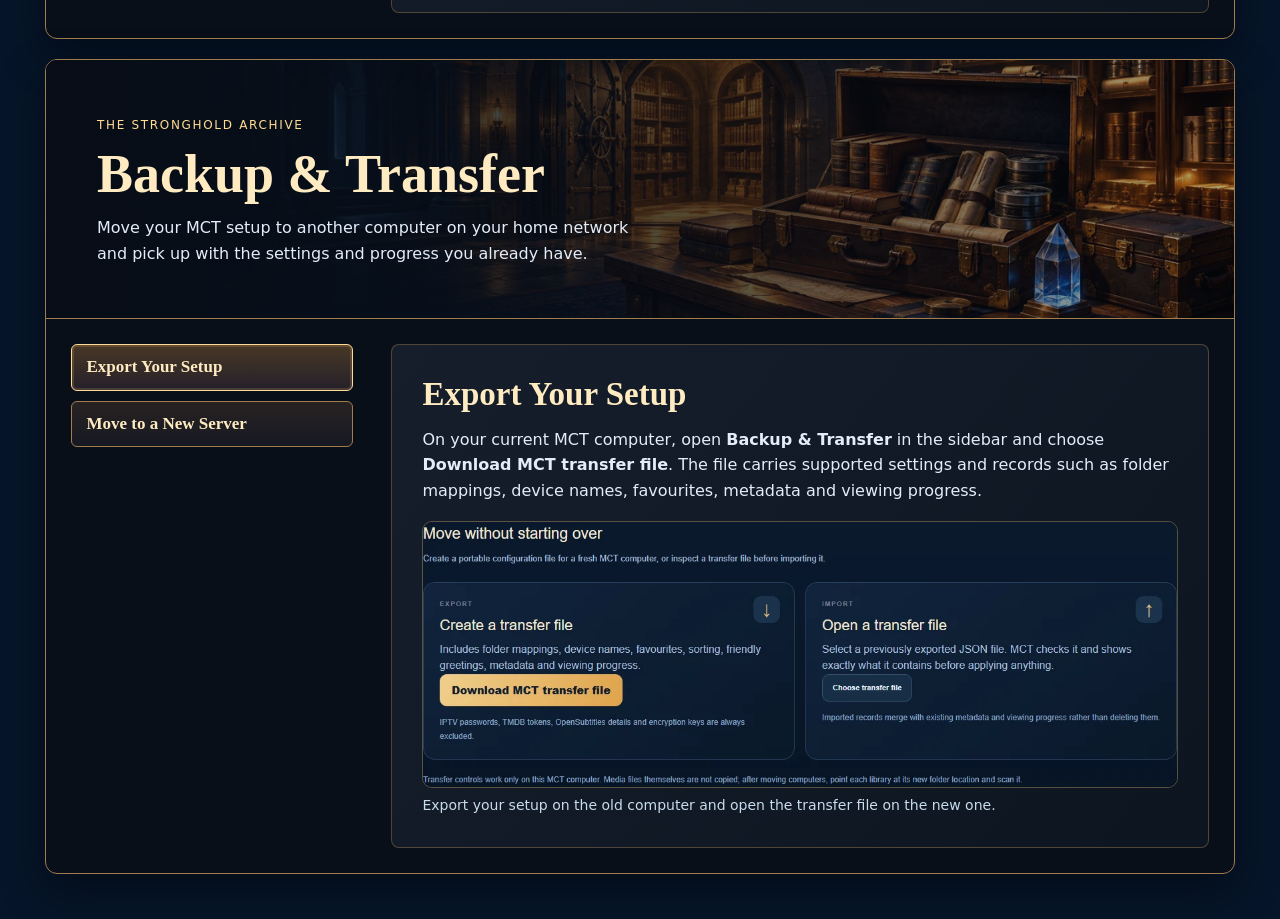
==== commit 8d12dee2: "Show customisable Home resume rows" ====
--- a/features.html
+++ b/features.html
@@ -20,6 +20,7 @@
     <p><strong>One app for your household’s media.</strong> Movies, shows, music, radio, audiobooks and photos run from your own home computer. Library tools, subtitle downloads and sync, family profiles and playback progress are built in, so there’s no plugin stack to assemble.</p>
     <p>MCT is designed to keep CPU and memory use low during everyday playback. When your device supports the file, MCT streams it directly from your server.</p>
     <nav class="feature-index" aria-label="Features">
+      <a href="#home">Home</a>
       <a href="#movies">Movies &amp; Shows</a>
       <a href="#live">Live TV &amp; Guides</a>
       <a href="#music">Sound &amp; Stories</a>
@@ -31,6 +32,36 @@
       <a href="#backup">Backup &amp; Transfer</a>
     </nav>
 
+    <section id="home" class="feature-room" aria-labelledby="home-title" tabindex="-1">
+      <header class="room-header">
+        <h2 id="home-title">Home</h2>
+        <p>Pick up where you left off, with the libraries you choose on your Home screen. Ad-free and pop-up-free.</p>
+      </header>
+      <div class="room-layout">
+        <div class="room-signs" role="group" aria-label="Home topics"></div>
+        <div class="room-topics">
+          <details name="home-topic" open>
+            <summary>Pick Up Where You Left Off</summary>
+            <div class="room-panel" id="home-resume">
+              <h3>Pick Up Where You Left Off</h3>
+              <p>Resume a movie, episode or audiobook from your saved place. Each profile gets its own rows, so everyone can find what they were watching or listening to.</p>
+              <figure>
+                <img src="assets/features/home-screen.webp" alt="MCT Home with resume rows for movies, TV shows and audiobooks in a demo profile" width="1280" height="800" loading="lazy">
+                <figcaption>Home shows the demo profile’s in-progress titles, with the selected movie ready to resume.</figcaption>
+              </figure>
+            </div>
+          </details>
+          <details name="home-topic">
+            <summary>Choose Your Home Rows</summary>
+            <div class="room-panel" id="home-customise">
+              <h3>Choose Your Home Rows</h3>
+              <p>On the MCT computer, open <a href="#profiles">Profiles</a>, choose <strong>Edit</strong> for the profile, and find <strong>Home Resume rows</strong>. Choose which of its available libraries appear and arrange them in the order you want. Select <strong>Save profile</strong> to apply your choices.</p>
+            </div>
+          </details>
+        </div>
+      </div>
+    </section>
+
     <section id="movies" class="feature-room" aria-labelledby="movies-title" tabindex="-1">
       <header class="room-header">
         <span>The Stronghold Cinema</span>
--- a/styles.css
+++ b/styles.css
@@ -192,6 +192,7 @@
 
 .features-page .feature-room { padding: 0; border: 1px solid #a17d4d; border-radius: 12px; background: #090f18; box-shadow: 0 16px 44px #0006; }
 #movies { --room-art: url('assets/features/cinema-banner.jpg'); }
+#home { --room-art: url('assets/features/home-banner.jpg'); }
 #live { --room-art: url('assets/features/tv-guide-banner.jpg'); }
 #music { --room-art: url('assets/features/listening-room-banner.jpg'); }
 #gallery { --room-art: url('assets/features/gallery-banner.jpg'); }
